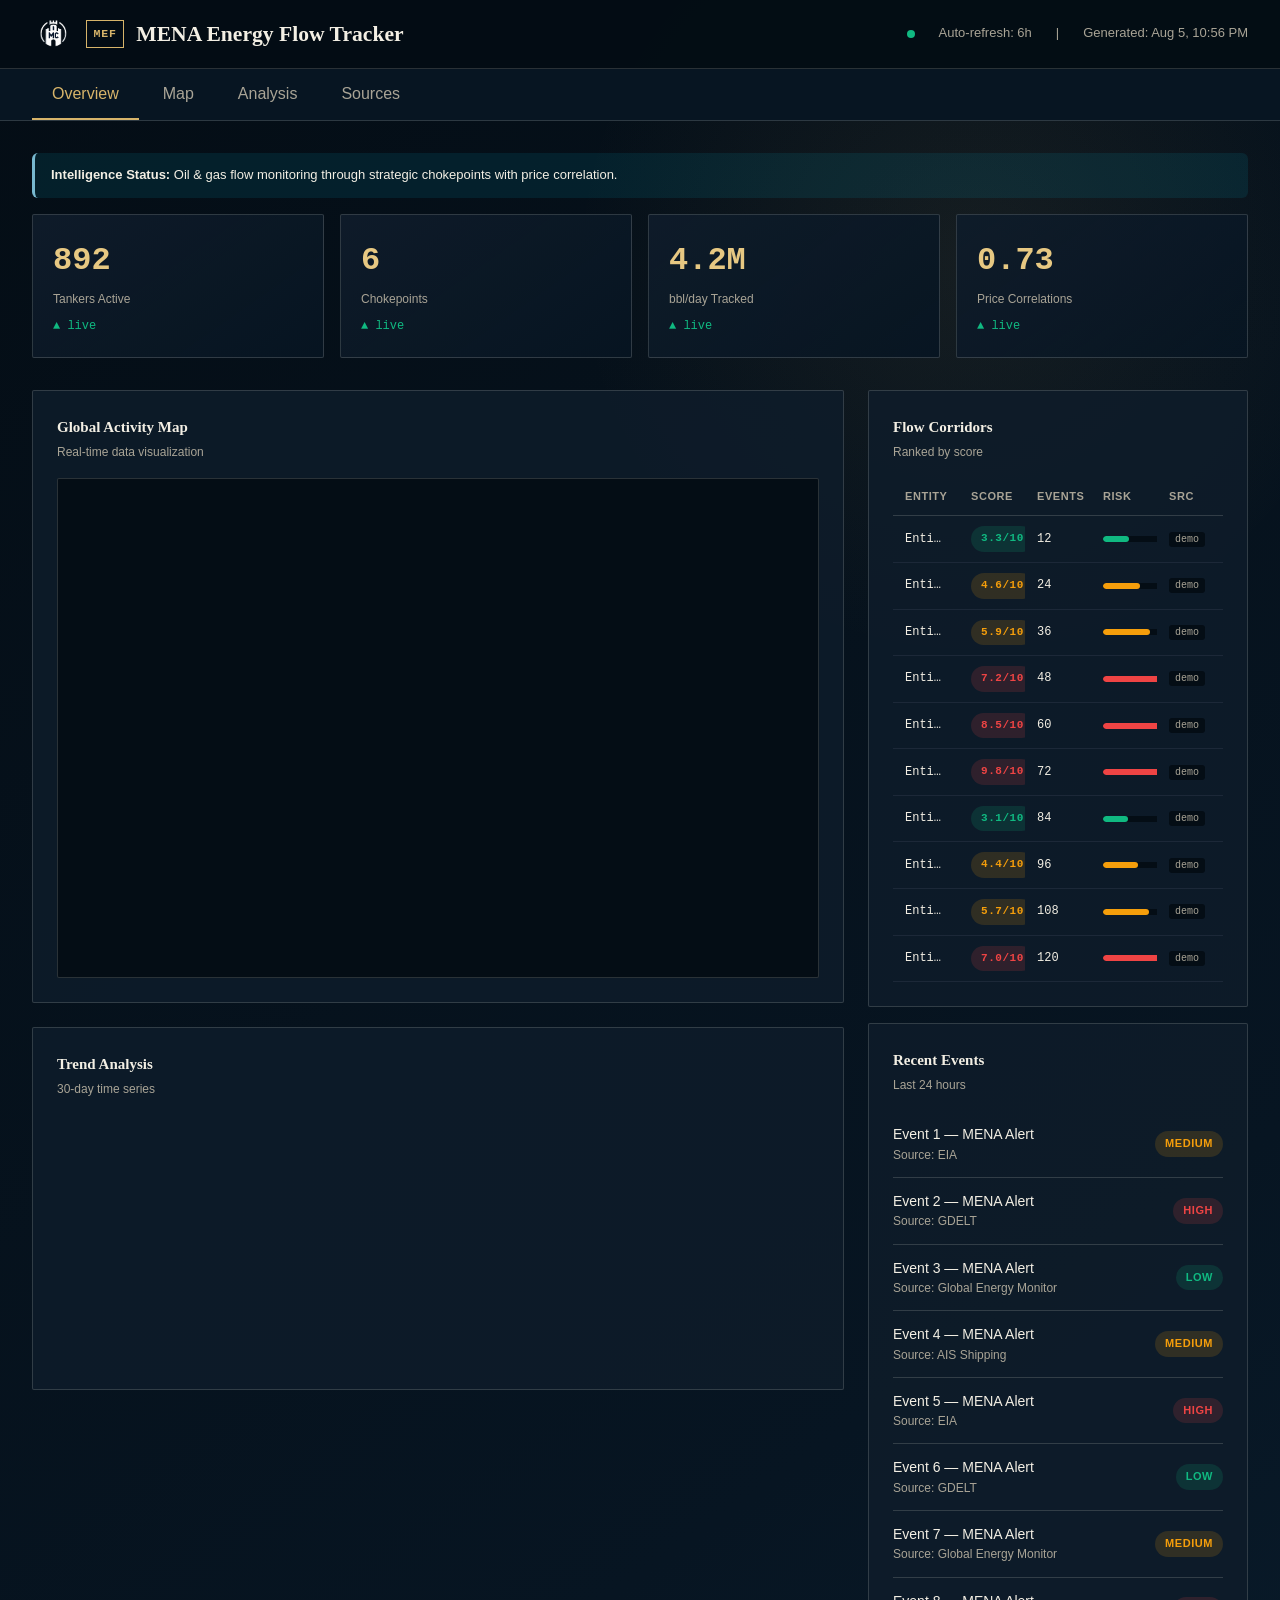
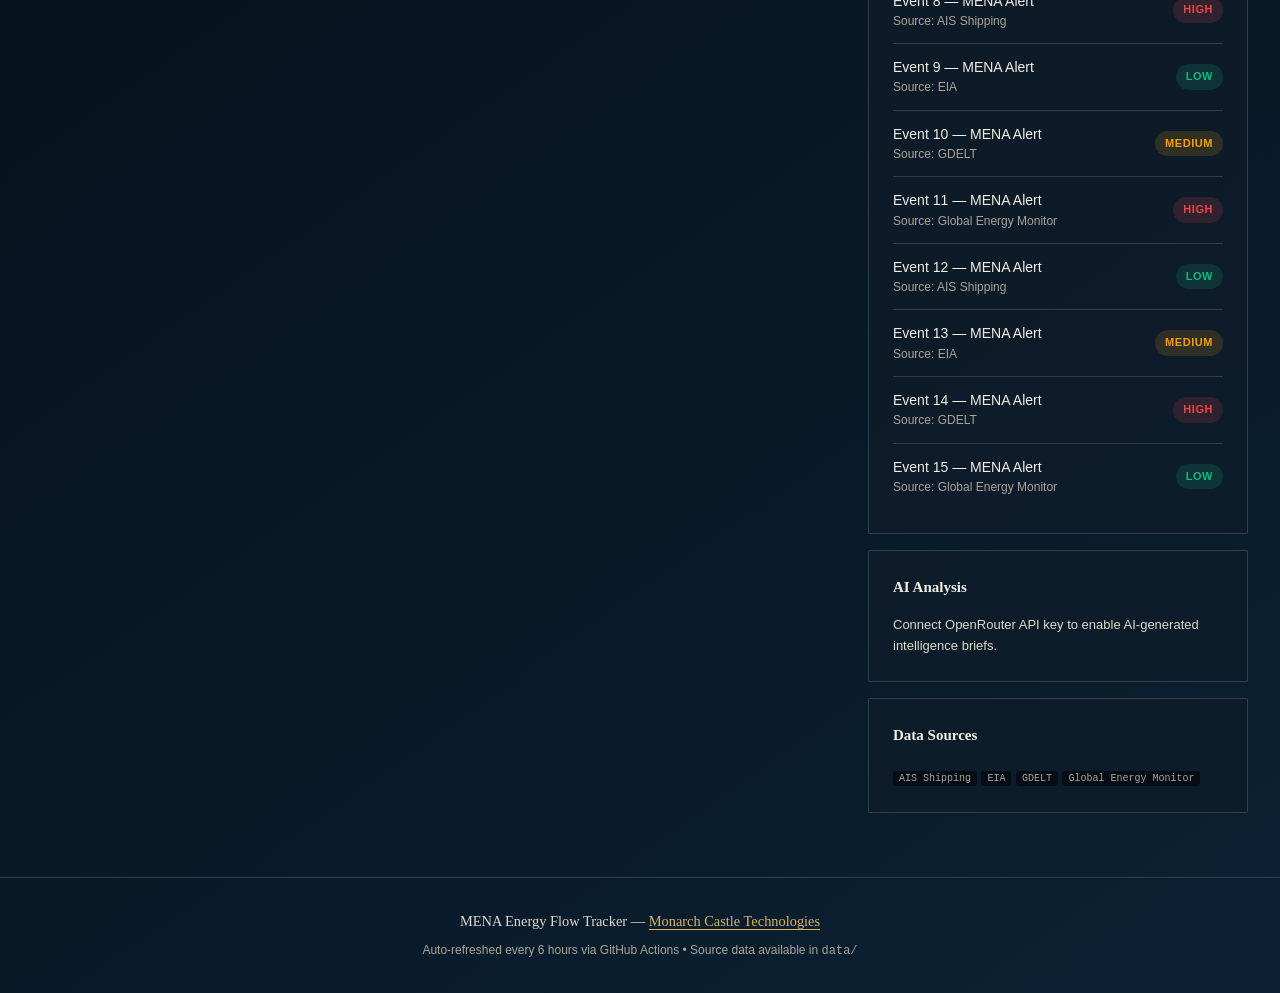
==== index.html @ 9eb63921 "chore: normalize portable repository files" ====
<!DOCTYPE html>
<html lang="en">
<head>
  <meta charset="UTF-8">
  <meta name="viewport" content="width=device-width, initial-scale=1.0">
  <title>MENA Energy Flow Tracker &mdash; MCT Intelligence</title>
  <meta name="description" content="Energy-flow and chokepoint signals across the Middle East and North Africa.">
  <meta name="theme-color" content="#071522">
  <link rel="canonical" href="https://monarchcastletech.github.io/mena-energy-flow/">
  <link rel="icon" href="assets/mct-mark.png" type="image/png">
  <meta property="og:title" content="MENA Energy Flow Tracker">
  <meta property="og:description" content="Energy-flow and chokepoint signals across the Middle East and North Africa.">
  <meta property="og:type" content="website">
  <meta property="og:url" content="https://monarchcastletech.github.io/mena-energy-flow/">
  <meta property="og:image" content="https://monarchcastletech.github.io/mena-energy-flow/assets/mct-mark.png">
  <link rel="stylesheet" href="assets/style.css">
  <script src="https://d3js.org/d3.v7.min.js" defer></script>
</head>
<body data-project="mena-energy-flow">
  <a class="skip-link" href="#overview">Skip to dashboard</a>
  <header class="header">
    <div class="header-brand">
      <img class="brand-mark" src="assets/mct-mark.png" alt="Monarch Castle Technologies">
      <div class="logo" aria-label="Project code MEF">MEF</div>
      <div>
        <h1>MENA Energy Flow Tracker</h1>
      </div>
    </div>
    <div class="header-meta">
      <div class="live-dot"></div>
      <span>Auto-refresh: 6h</span>
      <span>|</span>
      <span>Generated: <span id="generated-time">&mdash;</span></span>
    </div>
  </header>

  <nav class="nav-tabs" aria-label="Dashboard sections">
    <a class="nav-tab active" href="#overview">Overview</a>
    <a class="nav-tab" href="#map">Map</a>
    <a class="nav-tab" href="#llm-summary">Analysis</a>
    <a class="nav-tab" href="#sources">Sources</a>
  </nav>

  <main class="main" id="overview">
    <div class="alert alert-info">
      <strong>Intelligence Status:</strong> Oil & gas flow monitoring through strategic chokepoints with price correlation.
    </div>

    <div class="stat-grid">
      <div class="stat-card">
        <div class="stat-value">892</div>
        <div class="stat-label">Tankers Active</div>
        <div class="stat-delta up">&#9650; live</div>
      </div>
      <div class="stat-card">
        <div class="stat-value">6</div>
        <div class="stat-label">Chokepoints</div>
        <div class="stat-delta up">&#9650; live</div>
      </div>
      <div class="stat-card">
        <div class="stat-value">4.2M</div>
        <div class="stat-label">bbl/day Tracked</div>
        <div class="stat-delta up">&#9650; live</div>
      </div>
      <div class="stat-card">
        <div class="stat-value">0.73</div>
        <div class="stat-label">Price Correlations</div>
        <div class="stat-delta up">&#9650; live</div>
      </div>
    </div>

    <div class="grid grid-map">
      <div>
        <div class="card">
          <div class="card-header">
            <div>
              <div class="card-title">Global Activity Map</div>
              <div class="card-subtitle">Real-time data visualization</div>
            </div>
          </div>
          <div class="map-container" id="map"></div>
        </div>

        <div class="card" style="margin-top:1.5rem">
          <div class="card-header">
            <div>
              <div class="card-title">Trend Analysis</div>
              <div class="card-subtitle">30-day time series</div>
            </div>
          </div>
          <div class="chart-container" id="timeseries-chart"></div>
        </div>
      </div>

      <div class="sidebar">
        <div class="card">
          <div class="card-header">
            <div>
              <div class="card-title">Flow Corridors</div>
              <div class="card-subtitle">Ranked by score</div>
            </div>
          </div>
          <table class="data-table">
            <thead>
              <tr><th>Entity</th><th>Score</th><th>Events</th><th>Risk</th><th>Src</th></tr>
            </thead>
            <tbody>
          <tr>
            <td>Entity 1</td>
            <td><span class="badge badge-success">3.3/10</span></td>
            <td>12</td>
            <td style="width:120px"><div class="score-bar"><div class="score-bar-fill score-low" style="width:33%"></div></div></td>
            <td><span class="tag-source">demo</span></td>
          </tr>
          <tr>
            <td>Entity 2</td>
            <td><span class="badge badge-warning">4.6/10</span></td>
            <td>24</td>
            <td style="width:120px"><div class="score-bar"><div class="score-bar-fill score-medium" style="width:46%"></div></div></td>
            <td><span class="tag-source">demo</span></td>
          </tr>
          <tr>
            <td>Entity 3</td>
            <td><span class="badge badge-warning">5.9/10</span></td>
            <td>36</td>
            <td style="width:120px"><div class="score-bar"><div class="score-bar-fill score-medium" style="width:59%"></div></div></td>
            <td><span class="tag-source">demo</span></td>
          </tr>
          <tr>
            <td>Entity 4</td>
            <td><span class="badge badge-danger">7.2/10</span></td>
            <td>48</td>
            <td style="width:120px"><div class="score-bar"><div class="score-bar-fill score-high" style="width:72%"></div></div></td>
            <td><span class="tag-source">demo</span></td>
          </tr>
          <tr>
            <td>Entity 5</td>
            <td><span class="badge badge-danger">8.5/10</span></td>
            <td>60</td>
            <td style="width:120px"><div class="score-bar"><div class="score-bar-fill score-high" style="width:85%"></div></div></td>
            <td><span class="tag-source">demo</span></td>
          </tr>
          <tr>
            <td>Entity 6</td>
            <td><span class="badge badge-danger">9.8/10</span></td>
            <td>72</td>
            <td style="width:120px"><div class="score-bar"><div class="score-bar-fill score-high" style="width:98%"></div></div></td>
            <td><span class="tag-source">demo</span></td>
          </tr>
          <tr>
            <td>Entity 7</td>
            <td><span class="badge badge-success">3.1/10</span></td>
            <td>84</td>
            <td style="width:120px"><div class="score-bar"><div class="score-bar-fill score-low" style="width:31%"></div></div></td>
            <td><span class="tag-source">demo</span></td>
          </tr>
          <tr>
            <td>Entity 8</td>
            <td><span class="badge badge-warning">4.4/10</span></td>
            <td>96</td>
            <td style="width:120px"><div class="score-bar"><div class="score-bar-fill score-medium" style="width:44%"></div></div></td>
            <td><span class="tag-source">demo</span></td>
          </tr>
          <tr>
            <td>Entity 9</td>
            <td><span class="badge badge-warning">5.7/10</span></td>
            <td>108</td>
            <td style="width:120px"><div class="score-bar"><div class="score-bar-fill score-medium" style="width:57%"></div></div></td>
            <td><span class="tag-source">demo</span></td>
          </tr>
          <tr>
            <td>Entity 10</td>
            <td><span class="badge badge-danger">7.0/10</span></td>
            <td>120</td>
            <td style="width:120px"><div class="score-bar"><div class="score-bar-fill score-high" style="width:70%"></div></div></td>
            <td><span class="tag-source">demo</span></td>
          </tr>
            </tbody>
          </table>
        </div>

        <div class="card">
          <div class="card-header">
            <div>
              <div class="card-title">Recent Events</div>
              <div class="card-subtitle">Last 24 hours</div>
            </div>
          </div>
          <div class="list-item">
            <div>
              <div class="list-item-title">Event 1 &mdash; MENA Alert</div>
              <div class="list-item-meta">Source: EIA</div>
            </div>
            <span class="badge badge-warning">medium</span>
          </div>
          <div class="list-item">
            <div>
              <div class="list-item-title">Event 2 &mdash; MENA Alert</div>
              <div class="list-item-meta">Source: GDELT</div>
            </div>
            <span class="badge badge-danger">high</span>
          </div>
          <div class="list-item">
            <div>
              <div class="list-item-title">Event 3 &mdash; MENA Alert</div>
              <div class="list-item-meta">Source: Global Energy Monitor</div>
            </div>
            <span class="badge badge-success">low</span>
          </div>
          <div class="list-item">
            <div>
              <div class="list-item-title">Event 4 &mdash; MENA Alert</div>
              <div class="list-item-meta">Source: AIS Shipping</div>
            </div>
            <span class="badge badge-warning">medium</span>
          </div>
          <div class="list-item">
            <div>
              <div class="list-item-title">Event 5 &mdash; MENA Alert</div>
              <div class="list-item-meta">Source: EIA</div>
            </div>
            <span class="badge badge-danger">high</span>
          </div>
          <div class="list-item">
            <div>
              <div class="list-item-title">Event 6 &mdash; MENA Alert</div>
              <div class="list-item-meta">Source: GDELT</div>
            </div>
            <span class="badge badge-success">low</span>
          </div>
          <div class="list-item">
            <div>
              <div class="list-item-title">Event 7 &mdash; MENA Alert</div>
              <div class="list-item-meta">Source: Global Energy Monitor</div>
            </div>
            <span class="badge badge-warning">medium</span>
          </div>
          <div class="list-item">
            <div>
              <div class="list-item-title">Event 8 &mdash; MENA Alert</div>
              <div class="list-item-meta">Source: AIS Shipping</div>
            </div>
            <span class="badge badge-danger">high</span>
          </div>
          <div class="list-item">
            <div>
              <div class="list-item-title">Event 9 &mdash; MENA Alert</div>
              <div class="list-item-meta">Source: EIA</div>
            </div>
            <span class="badge badge-success">low</span>
          </div>
          <div class="list-item">
            <div>
              <div class="list-item-title">Event 10 &mdash; MENA Alert</div>
              <div class="list-item-meta">Source: GDELT</div>
            </div>
            <span class="badge badge-warning">medium</span>
          </div>
          <div class="list-item">
            <div>
              <div class="list-item-title">Event 11 &mdash; MENA Alert</div>
              <div class="list-item-meta">Source: Global Energy Monitor</div>
            </div>
            <span class="badge badge-danger">high</span>
          </div>
          <div class="list-item">
            <div>
              <div class="list-item-title">Event 12 &mdash; MENA Alert</div>
              <div class="list-item-meta">Source: AIS Shipping</div>
            </div>
            <span class="badge badge-success">low</span>
          </div>
          <div class="list-item">
            <div>
              <div class="list-item-title">Event 13 &mdash; MENA Alert</div>
              <div class="list-item-meta">Source: EIA</div>
            </div>
            <span class="badge badge-warning">medium</span>
          </div>
          <div class="list-item">
            <div>
              <div class="list-item-title">Event 14 &mdash; MENA Alert</div>
              <div class="list-item-meta">Source: GDELT</div>
            </div>
            <span class="badge badge-danger">high</span>
          </div>
          <div class="list-item">
            <div>
              <div class="list-item-title">Event 15 &mdash; MENA Alert</div>
              <div class="list-item-meta">Source: Global Energy Monitor</div>
            </div>
            <span class="badge badge-success">low</span>
          </div>
        </div>

        <div class="card">
          <div class="card-header">
            <div class="card-title">AI Analysis</div>
          </div>
          <div id="llm-summary" style="font-size:0.8125rem;color:var(--text-secondary)">
            <p>Connect OpenRouter API key to enable AI-generated intelligence briefs.</p>
          </div>
        </div>

        <div class="card">
          <div class="card-header">
            <div class="card-title" id="sources">Data Sources</div>
          </div>
              <span class="tag-source">AIS Shipping</span>
              <span class="tag-source">EIA</span>
              <span class="tag-source">GDELT</span>
              <span class="tag-source">Global Energy Monitor</span>        </div>
      </div>
    </div>
  </main>

  <footer class="footer">
    <p>MENA Energy Flow Tracker &mdash; <a href="https://monarchcastle.tech/">Monarch Castle Technologies</a></p>
    <p style="margin-top:0.5rem">Auto-refreshed every 6 hours via GitHub Actions &bull; Source data available in <code>data/</code></p>
  </footer>

  <script src="assets/app.js"></script>
</body>
</html>
---- assets/style.css ----
:root {
  --bg-primary: #040d15;
  --bg-secondary: #071522;
  --bg-card: #0f1c2a;
  --bg-hover: #15283a;
  --border: rgba(243, 239, 228, 0.16);
  --text-primary: #f3efe4;
  --text-secondary: #ded8ca;
  --text-muted: #a9a496;
  --accent: #d7b46a;
  --accent-hover: #e7c882;
  --danger: #ef4444;
  --warning: #f59e0b;
  --success: #10b981;
  --info: #77b8cf;
  --font-mono: 'JetBrains Mono', 'Fira Code', monospace;
  --font-sans: Inter, 'Helvetica Neue', Arial, ui-sans-serif, system-ui, sans-serif;
  --font-serif: 'Iowan Old Style', 'Palatino Linotype', 'Book Antiqua', Palatino, Georgia, serif;
  --radius: 2px;
  --shadow: 0 2rem 5rem rgba(0, 0, 0, 0.3);
}

*, *::before, *::after { box-sizing: border-box; margin: 0; padding: 0; }

body {
  font-family: var(--font-sans);
  background:
    radial-gradient(circle at 76% 10%, rgba(215, 180, 106, 0.08), transparent 25rem),
    linear-gradient(145deg, var(--bg-primary), #071522 58%, #0b2133);
  color: var(--text-primary);
  line-height: 1.6;
  min-height: 100vh;
}

a { color: var(--accent); text-decoration: none; }
a:hover { color: var(--accent-hover); }
a:focus-visible, button:focus-visible { outline: 3px solid var(--accent-hover); outline-offset: 3px; }

.header {
  background: rgba(4, 13, 21, 0.94);
  border-bottom: 1px solid var(--border);
  padding: 0.8rem 2rem;
  display: flex;
  align-items: center;
  justify-content: space-between;
  position: sticky;
  top: 0;
  z-index: 100;
}

.header-brand {
  display: flex;
  align-items: center;
  gap: 0.75rem;
}

.header-brand h1 {
  font-family: var(--font-serif);
  font-size: 1.35rem;
  font-weight: 600;
  color: var(--text-primary);
}

.brand-mark {
  width: 42px;
  height: 42px;
  object-fit: contain;
  flex: 0 0 auto;
}

.header-brand .logo {
  min-width: 36px;
  height: 28px;
  border: 1px solid var(--accent);
  border-radius: 0;
  display: flex;
  align-items: center;
  justify-content: center;
  font-weight: 800;
  padding: 0 0.4rem;
  font-size: 0.72rem;
  font-family: var(--font-mono);
  letter-spacing: 0.08em;
  color: var(--accent);
}

.header-meta {
  display: flex;
  align-items: center;
  gap: 1.5rem;
  font-size: 0.8125rem;
  color: var(--text-muted);
}

.header-meta .live-dot {
  width: 8px;
  height: 8px;
  background: var(--success);
  border-radius: 50%;
  animation: pulse 2s infinite;
}

@keyframes pulse {
  0%, 100% { opacity: 1; }
  50% { opacity: 0.4; }
}

.nav-tabs {
  display: flex;
  gap: 0.25rem;
  background: var(--bg-secondary);
  border-bottom: 1px solid var(--border);
  padding: 0 2rem;
}

.nav-tab {
  padding: 0.75rem 1.25rem;
  font-size: 0.875rem;
  color: var(--text-muted);
  border-bottom: 2px solid transparent;
  cursor: pointer;
  border-top: 0;
  border-left: 0;
  border-right: 0;
  background: transparent;
  font: inherit;
  transition: all 0.2s;
}

.nav-tab:hover { color: var(--text-primary); }
.nav-tab.active { color: var(--accent); border-bottom-color: var(--accent); }

.main { padding: 2rem; max-width: 1600px; margin: 0 auto; overflow-x: hidden; }

.grid { display: grid; gap: 1.5rem; }
.grid-2 { grid-template-columns: repeat(2, 1fr); }
.grid-3 { grid-template-columns: repeat(3, 1fr); }
.grid-4 { grid-template-columns: repeat(4, 1fr); }
.grid-map { grid-template-columns: 1fr 380px; align-items: start; min-width: 0; }
.grid-map > div:first-child { min-width: 0; overflow: hidden; }

@media (max-width: 1024px) {
  .grid-2, .grid-3, .grid-4 { grid-template-columns: 1fr; }
  .grid-map { grid-template-columns: 1fr; }
}

.card {
  background: rgba(15, 28, 42, 0.86);
  border: 1px solid var(--border);
  border-radius: var(--radius);
  padding: 1.5rem;
  overflow-x: auto;
}

.card-header {
  display: flex;
  align-items: center;
  justify-content: space-between;
  margin-bottom: 1rem;
}

.card-title {
  font-family: var(--font-serif);
  font-size: 0.9375rem;
  font-weight: 600;
  color: var(--text-primary);
}

.card-subtitle {
  font-size: 0.75rem;
  color: var(--text-muted);
  margin-top: 0.25rem;
}

.stat-grid {
  display: grid;
  grid-template-columns: repeat(4, 1fr);
  gap: 1rem;
  margin-bottom: 2rem;
}

@media (max-width: 768px) { .stat-grid { grid-template-columns: repeat(2, 1fr); } }

.stat-card {
  background: linear-gradient(145deg, rgba(15, 28, 42, 0.96), rgba(7, 21, 34, 0.9));
  border: 1px solid var(--border);
  border-radius: var(--radius);
  padding: 1.25rem;
}

.stat-value {
  font-size: 2rem;
  font-weight: 700;
  color: var(--accent-hover);
  font-family: var(--font-mono);
}

.stat-label {
  font-size: 0.75rem;
  color: var(--text-muted);
  margin-top: 0.25rem;
}

.stat-delta {
  font-size: 0.75rem;
  margin-top: 0.5rem;
  font-family: var(--font-mono);
}

.stat-delta.up { color: var(--success); }
.stat-delta.down { color: var(--danger); }
.stat-delta.neutral { color: var(--text-muted); }

.badge {
  display: inline-flex;
  align-items: center;
  gap: 0.375rem;
  padding: 0.25rem 0.625rem;
  font-size: 0.6875rem;
  font-weight: 600;
  border-radius: 999px;
  text-transform: uppercase;
  letter-spacing: 0.05em;
}

.badge-danger { background: rgba(239,68,68,0.15); color: var(--danger); }
.badge-warning { background: rgba(245,158,11,0.15); color: var(--warning); }
.badge-success { background: rgba(16,185,129,0.15); color: var(--success); }
.badge-info { background: rgba(6,182,212,0.15); color: var(--info); }

.map-container {
  background: var(--bg-primary);
  border: 1px solid var(--border);
  border-radius: var(--radius);
  height: 500px;
  position: relative;
  overflow: hidden;
  width: 100%;
}

.map-container svg { width: 100%; height: 100%; }

.sidebar {
  display: flex;
  flex-direction: column;
  gap: 1rem;
  min-width: 0;
}

.list-item {
  display: flex;
  align-items: center;
  justify-content: space-between;
  padding: 0.75rem 0;
  border-bottom: 1px solid var(--border);
}

.list-item:last-child { border-bottom: none; }

.list-item-title { font-size: 0.875rem; font-weight: 500; overflow: hidden; text-overflow: ellipsis; white-space: nowrap; max-width: 220px; }
.list-item-meta { font-size: 0.75rem; color: var(--text-muted); }

.data-table {
  width: 100%;
  border-collapse: collapse;
  font-size: 0.8125rem;
  table-layout: fixed;
}

.data-table th {
  text-align: left;
  padding: 0.625rem 0.75rem;
  color: var(--text-muted);
  font-weight: 600;
  font-size: 0.6875rem;
  text-transform: uppercase;
  letter-spacing: 0.05em;
  border-bottom: 1px solid var(--border);
}

.data-table td {
  padding: 0.625rem 0.75rem;
  border-bottom: 1px solid rgba(45,55,72,0.5);
  font-family: var(--font-mono);
  font-size: 0.75rem;
  max-width: 180px;
  overflow: hidden;
  text-overflow: ellipsis;
  white-space: nowrap;
}

.data-table tr:hover td { background: var(--bg-hover); }

.score-bar {
  height: 6px;
  background: var(--bg-primary);
  border-radius: 3px;
  overflow: hidden;
  flex: 1;
  min-width: 80px;
}

.score-bar-fill {
  height: 100%;
  border-radius: 3px;
  transition: width 0.5s ease;
}

.score-high { background: var(--danger); }
.score-medium { background: var(--warning); }
.score-low { background: var(--success); }

.chart-container {
  height: 250px;
  position: relative;
}

.chart-container svg { width: 100%; height: 100%; }
.chart-empty { display: grid; height: 100%; place-items: center; color: var(--text-muted); font-family: var(--font-mono); font-size: 0.75rem; }

.footer {
  text-align: center;
  padding: 2rem;
  color: var(--text-muted);
  font-size: 0.75rem;
  border-top: 1px solid var(--border);
  margin-top: 2rem;
}

.footer p:first-child { color: var(--text-secondary); font-family: var(--font-serif); font-size: 0.9rem; }
.footer a { text-decoration: underline; text-underline-offset: 0.2em; }

.tag-source {
  font-size: 0.625rem;
  color: var(--text-muted);
  font-family: var(--font-mono);
  background: var(--bg-primary);
  padding: 0.125rem 0.375rem;
  border-radius: 3px;
}

.btn {
  display: inline-flex;
  align-items: center;
  gap: 0.5rem;
  padding: 0.5rem 1rem;
  font-size: 0.8125rem;
  font-weight: 500;
  border-radius: 6px;
  border: 1px solid var(--border);
  background: var(--bg-card);
  color: var(--text-primary);
  cursor: pointer;
  transition: all 0.2s;
}

.btn:hover { background: var(--bg-hover); border-color: var(--accent); }
.btn-primary { background: var(--accent); border-color: var(--accent); color: white; }
.btn-primary:hover { background: var(--accent-hover); }

.alert {
  padding: 0.75rem 1rem;
  border-radius: 6px;
  font-size: 0.8125rem;
  margin-bottom: 1rem;
  border-left: 3px solid;
}

.alert-info { background: rgba(6,182,212,0.1); border-color: var(--info); }
.alert-warning { background: rgba(245,158,11,0.1); border-color: var(--warning); }
.alert-danger { background: rgba(239,68,68,0.1); border-color: var(--danger); }

.axis text { fill: var(--text-muted); font-size: 10px; }
.axis path, .axis line { stroke: var(--border); }

.tooltip {
  position: absolute;
  background: var(--bg-secondary);
  border: 1px solid var(--border);
  border-radius: 6px;
  padding: 0.75rem;
  font-size: 0.75rem;
  pointer-events: none;
  z-index: 1000;
  box-shadow: var(--shadow);
  max-width: 250px;
}

.skip-link { position: fixed; left: 1rem; top: -5rem; z-index: 1001; padding: 0.75rem 1rem; color: var(--bg-primary); background: var(--accent-hover); }
.skip-link:focus { top: 1rem; }

@media (max-width: 720px) {
  .header { position: static; padding: 0.8rem 1rem; align-items: flex-start; }
  .header-meta { gap: 0.6rem; flex-wrap: wrap; justify-content: flex-end; }
  .header-meta span:nth-of-type(2) { display: none; }
  .nav-tabs { padding: 0 0.5rem; overflow-x: auto; }
  .nav-tab { padding: 0.7rem 0.9rem; white-space: nowrap; }
  .main { padding: 1rem; }
  .card { padding: 1rem; }
}

@media (prefers-reduced-motion: reduce) {
  *, *::before, *::after { scroll-behavior: auto !important; animation-duration: 0.01ms !important; animation-iteration-count: 1 !important; transition-duration: 0.01ms !important; }
}
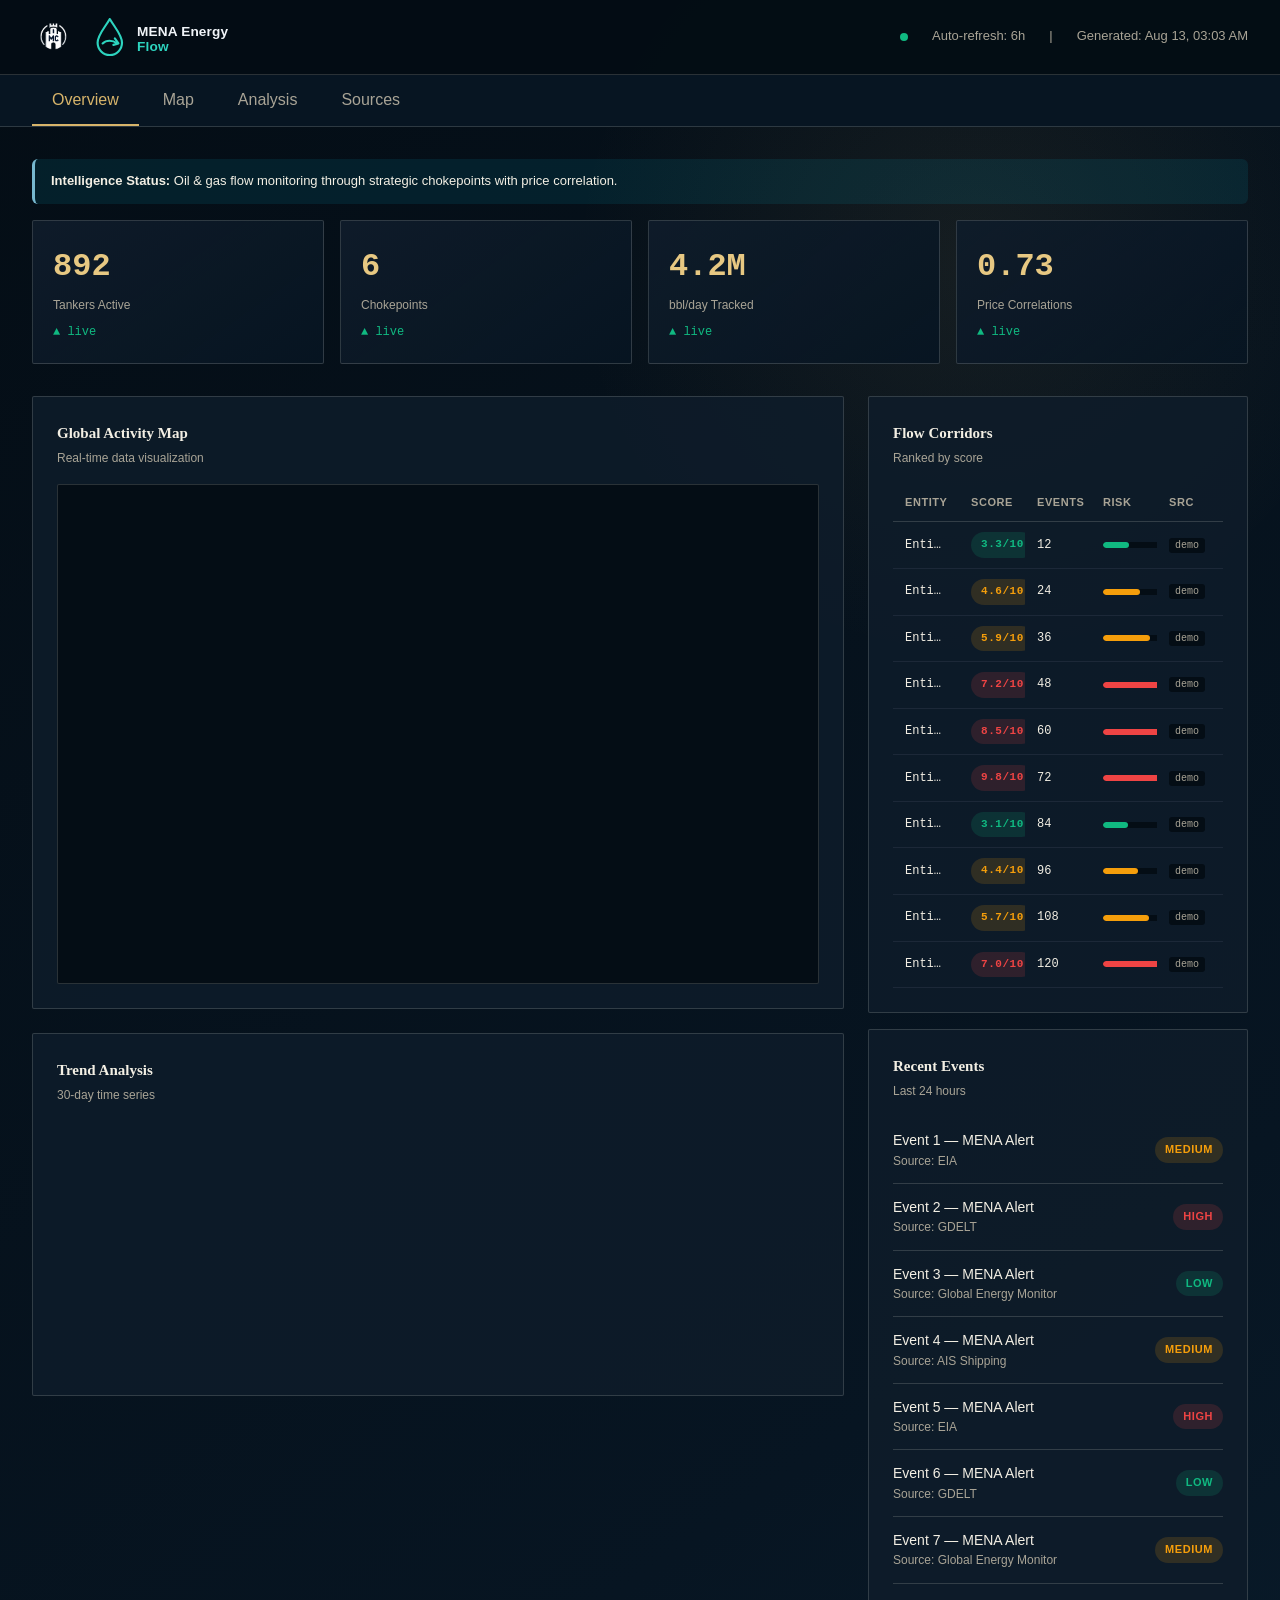
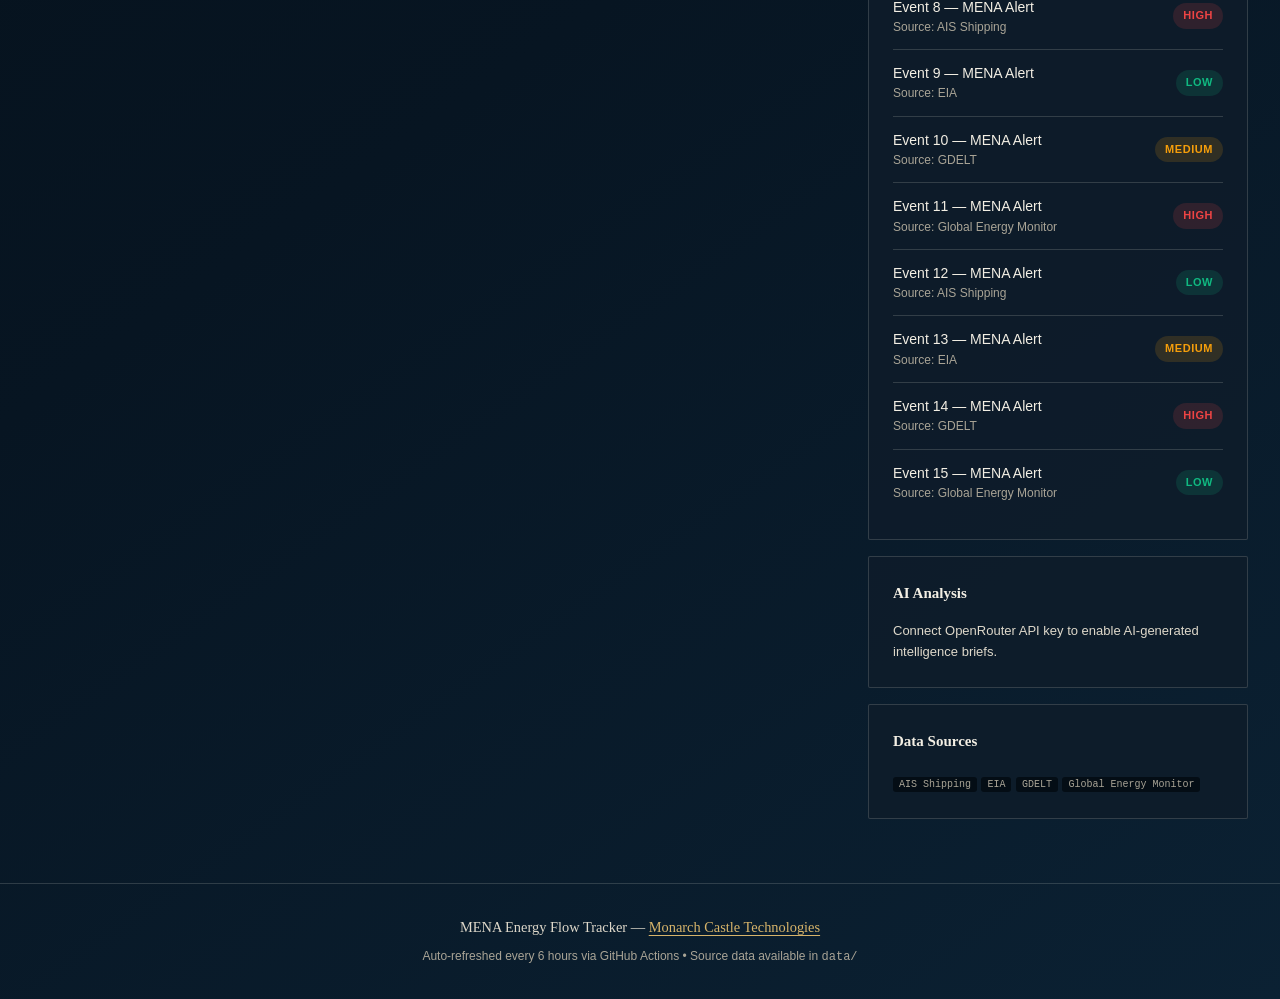
==== commit 20af8936: "feat: add product identity and deployment guard" ====
--- a/index.html
+++ b/index.html
@@ -7,7 +7,7 @@
   <meta name="description" content="Energy-flow and chokepoint signals across the Middle East and North Africa.">
   <meta name="theme-color" content="#071522">
   <link rel="canonical" href="https://monarchcastletech.github.io/mena-energy-flow/">
-  <link rel="icon" href="assets/mct-mark.png" type="image/png">
+  <link rel="icon" href="assets/product-logo.svg" type="image/svg+xml">
   <meta property="og:title" content="MENA Energy Flow Tracker">
   <meta property="og:description" content="Energy-flow and chokepoint signals across the Middle East and North Africa.">
   <meta property="og:type" content="website">
@@ -21,9 +21,9 @@
   <header class="header">
     <div class="header-brand">
       <img class="brand-mark" src="assets/mct-mark.png" alt="Monarch Castle Technologies">
-      <div class="logo" aria-label="Project code MEF">MEF</div>
+      <img class="product-logo" src="assets/product-logo.svg" alt="MENA Energy Flow Tracker">
       <div>
-        <h1>MENA Energy Flow Tracker</h1>
+        <h1 class="visually-hidden">MENA Energy Flow Tracker</h1>
       </div>
     </div>
     <div class="header-meta">
--- a/assets/style.css
+++ b/assets/style.css
@@ -68,21 +68,8 @@
   flex: 0 0 auto;
 }
 
-.header-brand .logo {
-  min-width: 36px;
-  height: 28px;
-  border: 1px solid var(--accent);
-  border-radius: 0;
-  display: flex;
-  align-items: center;
-  justify-content: center;
-  font-weight: 800;
-  padding: 0 0.4rem;
-  font-size: 0.72rem;
-  font-family: var(--font-mono);
-  letter-spacing: 0.08em;
-  color: var(--accent);
-}
+.product-logo { width: clamp(180px, 23vw, 260px); height: 48px; object-fit: contain; object-position: left center; }
+.visually-hidden { position: absolute; width: 1px; height: 1px; padding: 0; margin: -1px; overflow: hidden; clip: rect(0 0 0 0); white-space: nowrap; border: 0; }
 
 .header-meta {
   display: flex;
@@ -391,6 +378,7 @@
 
 @media (max-width: 720px) {
   .header { position: static; padding: 0.8rem 1rem; align-items: flex-start; }
+  .product-logo { width: clamp(150px, 48vw, 220px); height: 42px; }
   .header-meta { gap: 0.6rem; flex-wrap: wrap; justify-content: flex-end; }
   .header-meta span:nth-of-type(2) { display: none; }
   .nav-tabs { padding: 0 0.5rem; overflow-x: auto; }
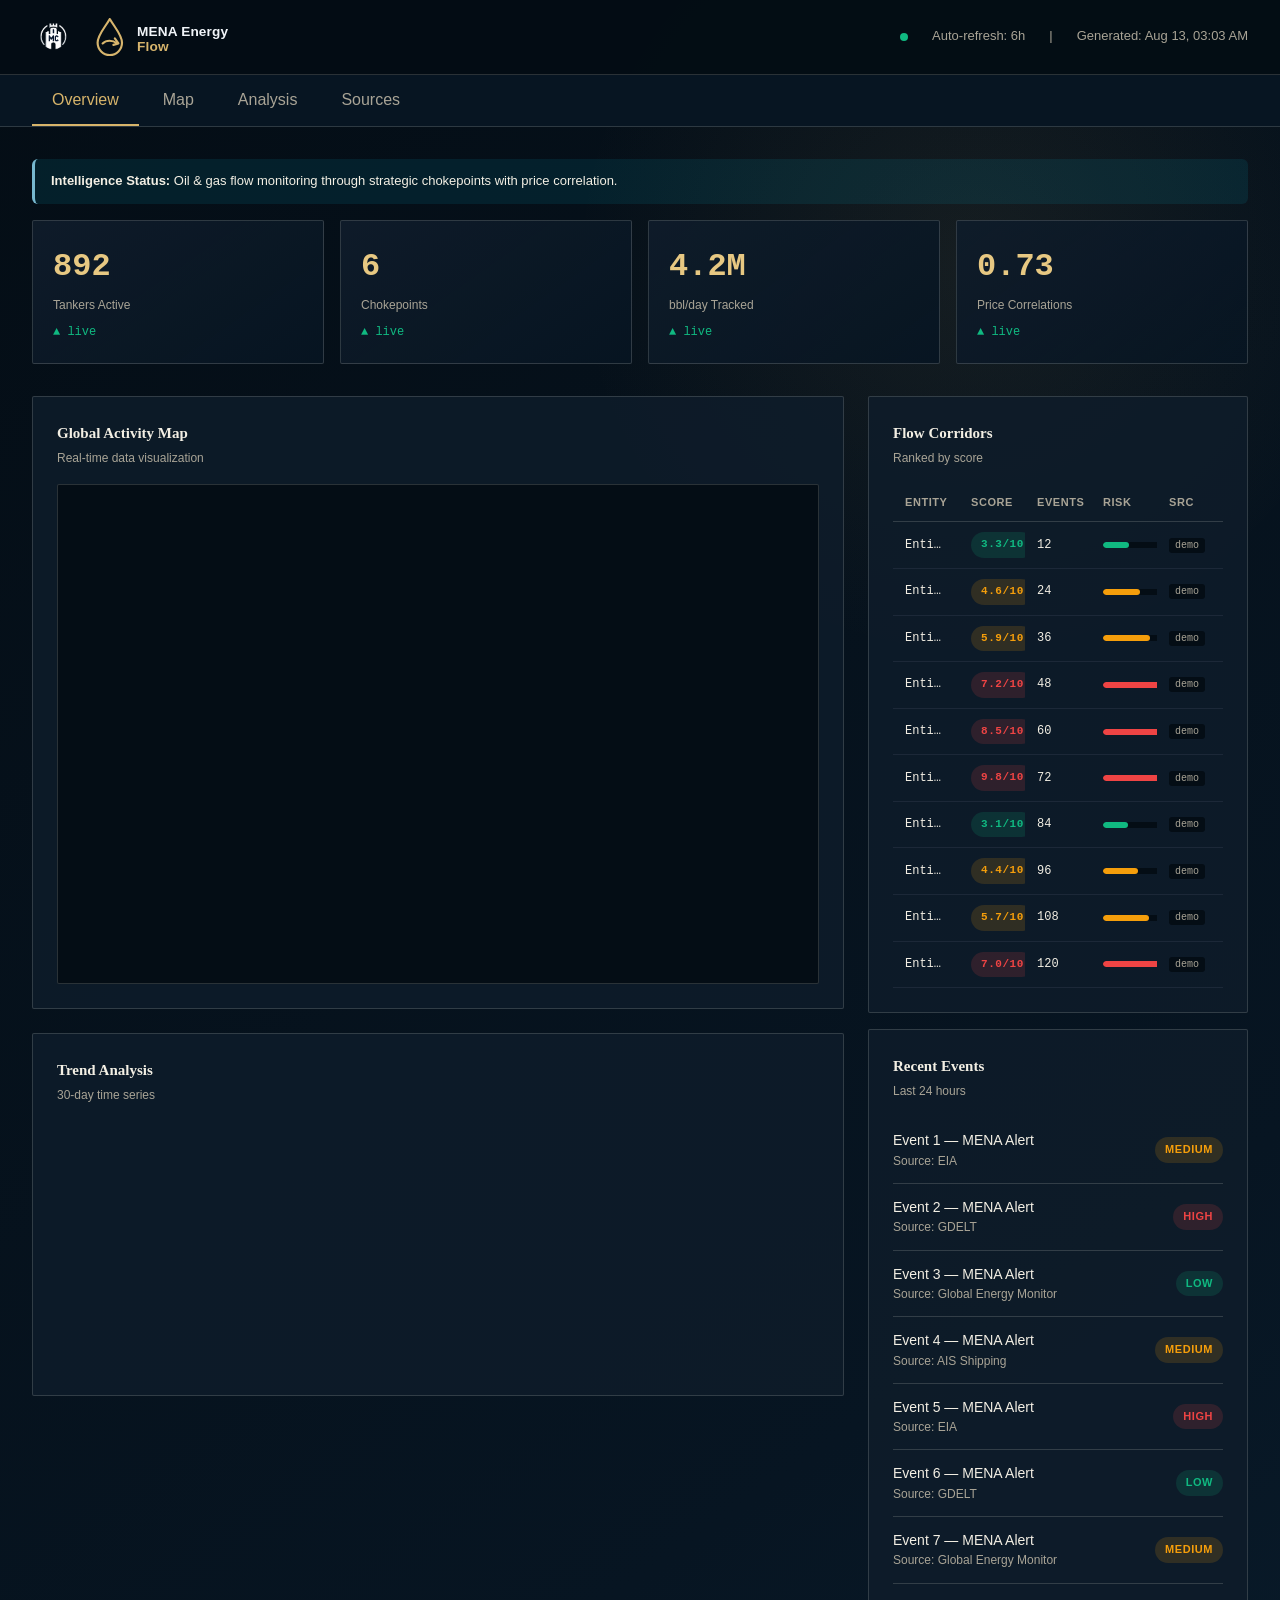
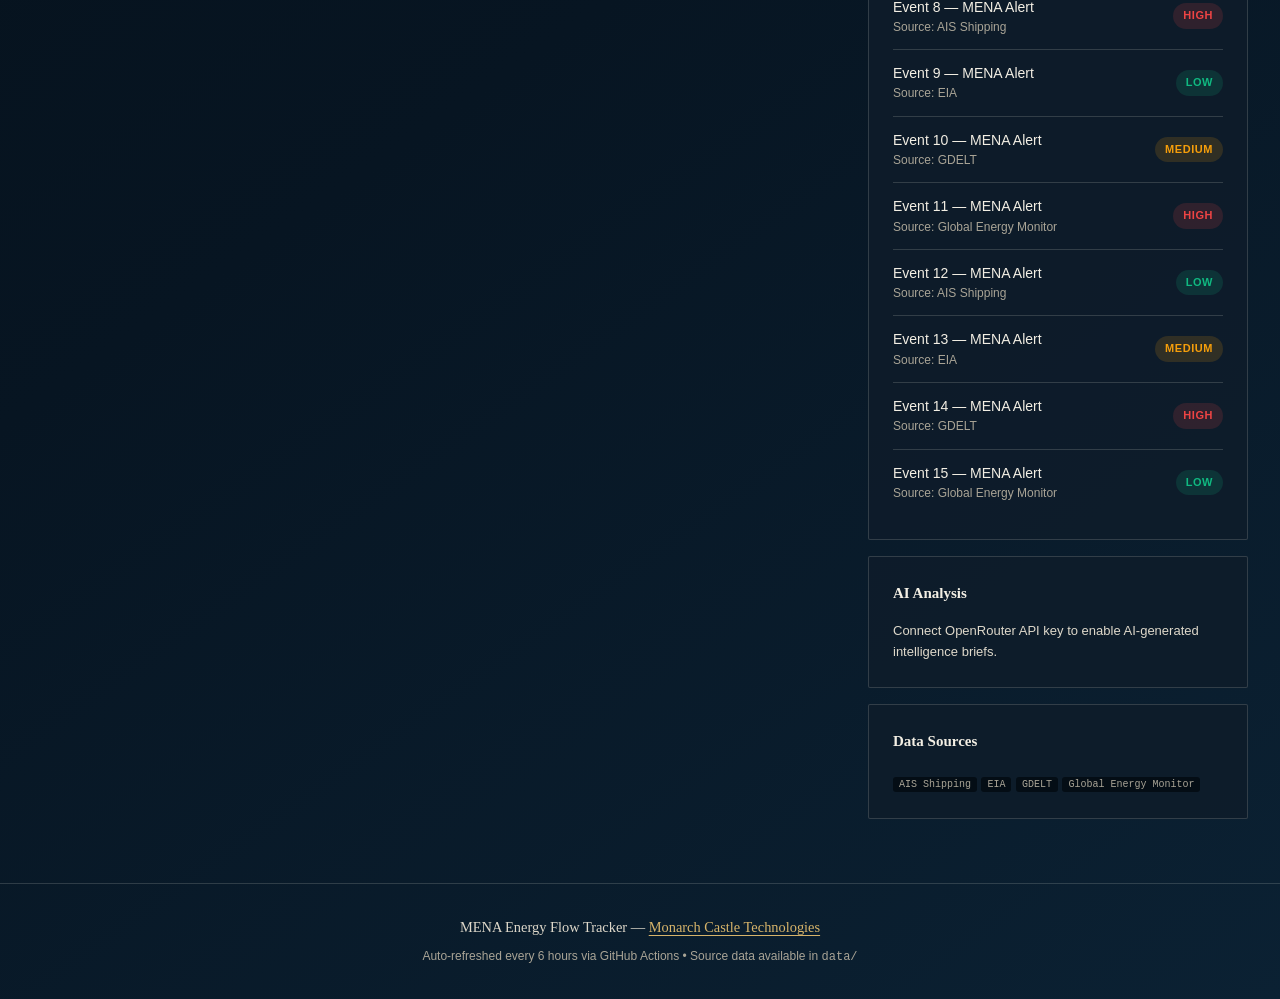
==== commit 4009249c: "fix: refresh cached transparent logo" ====
--- a/index.html
+++ b/index.html
@@ -7,7 +7,7 @@
   <meta name="description" content="Energy-flow and chokepoint signals across the Middle East and North Africa.">
   <meta name="theme-color" content="#071522">
   <link rel="canonical" href="https://monarchcastletech.github.io/mena-energy-flow/">
-  <link rel="icon" href="assets/product-logo.svg" type="image/svg+xml">
+  <link rel="icon" href="assets/product-logo.svg?v=2" type="image/svg+xml">
   <meta property="og:title" content="MENA Energy Flow Tracker">
   <meta property="og:description" content="Energy-flow and chokepoint signals across the Middle East and North Africa.">
   <meta property="og:type" content="website">
@@ -21,7 +21,7 @@
   <header class="header">
     <div class="header-brand">
       <img class="brand-mark" src="assets/mct-mark.png" alt="Monarch Castle Technologies">
-      <img class="product-logo" src="assets/product-logo.svg" alt="MENA Energy Flow Tracker">
+      <img class="product-logo" src="assets/product-logo.svg?v=2" alt="MENA Energy Flow Tracker">
       <div>
         <h1 class="visually-hidden">MENA Energy Flow Tracker</h1>
       </div>
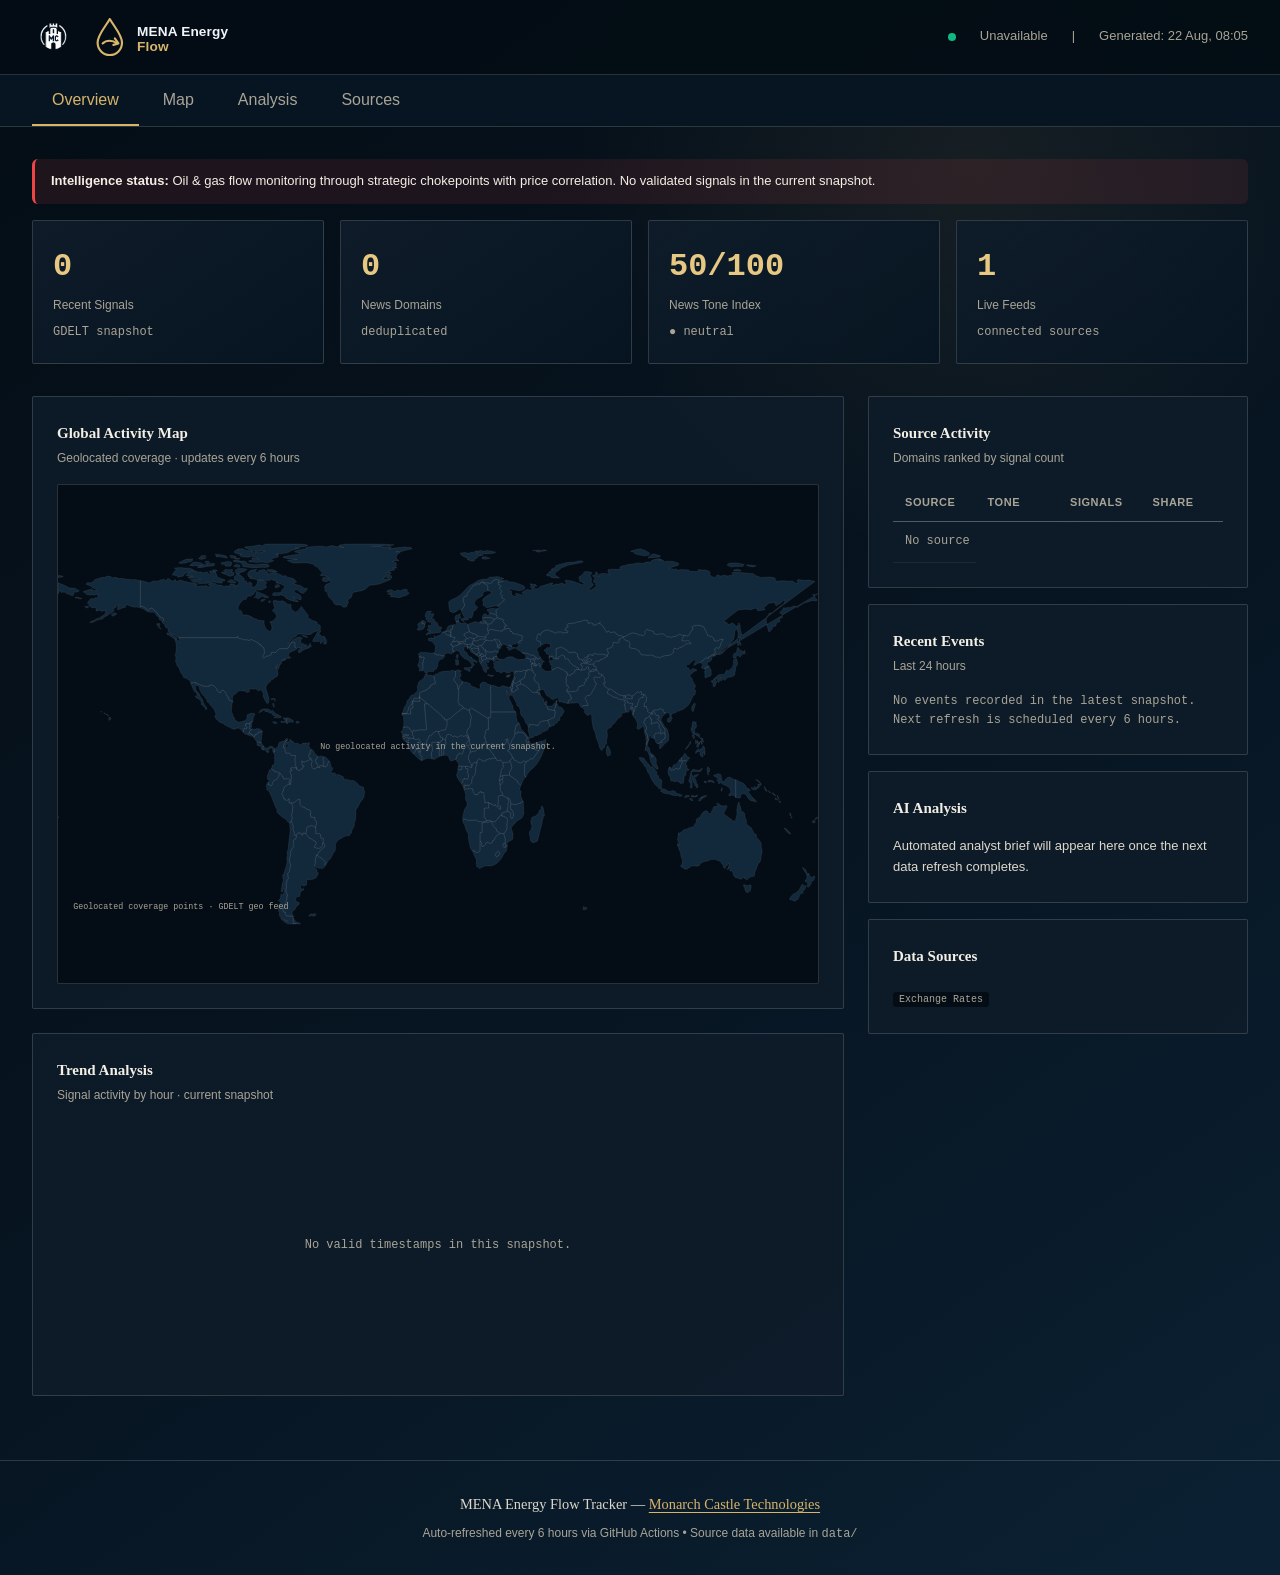
==== commit 2e015e60: "fix: data-driven dashboard, self-hosted world map, resilient pipeline" ====
--- a/index.html
+++ b/index.html
@@ -14,7 +14,6 @@
   <meta property="og:url" content="https://monarchcastletech.github.io/mena-energy-flow/">
   <meta property="og:image" content="https://monarchcastletech.github.io/mena-energy-flow/assets/mct-mark.png">
   <link rel="stylesheet" href="assets/style.css">
-  <script src="https://d3js.org/d3.v7.min.js" defer></script>
 </head>
 <body data-project="mena-energy-flow">
   <a class="skip-link" href="#overview">Skip to dashboard</a>
@@ -28,7 +27,7 @@
     </div>
     <div class="header-meta">
       <div class="live-dot"></div>
-      <span>Auto-refresh: 6h</span>
+      <span id="data-mode">Auto-refresh: 6h</span>
       <span>|</span>
       <span>Generated: <span id="generated-time">&mdash;</span></span>
     </div>
@@ -42,32 +41,11 @@
   </nav>
 
   <main class="main" id="overview">
-    <div class="alert alert-info">
+    <div class="alert alert-info" id="status-message">
       <strong>Intelligence Status:</strong> Oil & gas flow monitoring through strategic chokepoints with price correlation.
     </div>
 
-    <div class="stat-grid">
-      <div class="stat-card">
-        <div class="stat-value">892</div>
-        <div class="stat-label">Tankers Active</div>
-        <div class="stat-delta up">&#9650; live</div>
-      </div>
-      <div class="stat-card">
-        <div class="stat-value">6</div>
-        <div class="stat-label">Chokepoints</div>
-        <div class="stat-delta up">&#9650; live</div>
-      </div>
-      <div class="stat-card">
-        <div class="stat-value">4.2M</div>
-        <div class="stat-label">bbl/day Tracked</div>
-        <div class="stat-delta up">&#9650; live</div>
-      </div>
-      <div class="stat-card">
-        <div class="stat-value">0.73</div>
-        <div class="stat-label">Price Correlations</div>
-        <div class="stat-delta up">&#9650; live</div>
-      </div>
-    </div>
+    <div class="stat-grid" id="stat-grid"></div>
 
     <div class="grid grid-map">
       <div>
@@ -75,7 +53,7 @@
           <div class="card-header">
             <div>
               <div class="card-title">Global Activity Map</div>
-              <div class="card-subtitle">Real-time data visualization</div>
+              <div class="card-subtitle">Geolocated coverage · updates every 6 hours</div>
             </div>
           </div>
           <div class="map-container" id="map"></div>
@@ -85,7 +63,7 @@
           <div class="card-header">
             <div>
               <div class="card-title">Trend Analysis</div>
-              <div class="card-subtitle">30-day time series</div>
+              <div class="card-subtitle">Signal activity by hour · current snapshot</div>
             </div>
           </div>
           <div class="chart-container" id="timeseries-chart"></div>
@@ -96,85 +74,15 @@
         <div class="card">
           <div class="card-header">
             <div>
-              <div class="card-title">Flow Corridors</div>
-              <div class="card-subtitle">Ranked by score</div>
+              <div class="card-title">Source Activity</div>
+              <div class="card-subtitle">Domains ranked by signal count</div>
             </div>
           </div>
           <table class="data-table">
             <thead>
-              <tr><th>Entity</th><th>Score</th><th>Events</th><th>Risk</th><th>Src</th></tr>
+              <tr><th>Source</th><th>Tone</th><th>Signals</th><th>Share</th></tr>
             </thead>
-            <tbody>
-          <tr>
-            <td>Entity 1</td>
-            <td><span class="badge badge-success">3.3/10</span></td>
-            <td>12</td>
-            <td style="width:120px"><div class="score-bar"><div class="score-bar-fill score-low" style="width:33%"></div></div></td>
-            <td><span class="tag-source">demo</span></td>
-          </tr>
-          <tr>
-            <td>Entity 2</td>
-            <td><span class="badge badge-warning">4.6/10</span></td>
-            <td>24</td>
-            <td style="width:120px"><div class="score-bar"><div class="score-bar-fill score-medium" style="width:46%"></div></div></td>
-            <td><span class="tag-source">demo</span></td>
-          </tr>
-          <tr>
-            <td>Entity 3</td>
-            <td><span class="badge badge-warning">5.9/10</span></td>
-            <td>36</td>
-            <td style="width:120px"><div class="score-bar"><div class="score-bar-fill score-medium" style="width:59%"></div></div></td>
-            <td><span class="tag-source">demo</span></td>
-          </tr>
-          <tr>
-            <td>Entity 4</td>
-            <td><span class="badge badge-danger">7.2/10</span></td>
-            <td>48</td>
-            <td style="width:120px"><div class="score-bar"><div class="score-bar-fill score-high" style="width:72%"></div></div></td>
-            <td><span class="tag-source">demo</span></td>
-          </tr>
-          <tr>
-            <td>Entity 5</td>
-            <td><span class="badge badge-danger">8.5/10</span></td>
-            <td>60</td>
-            <td style="width:120px"><div class="score-bar"><div class="score-bar-fill score-high" style="width:85%"></div></div></td>
-            <td><span class="tag-source">demo</span></td>
-          </tr>
-          <tr>
-            <td>Entity 6</td>
-            <td><span class="badge badge-danger">9.8/10</span></td>
-            <td>72</td>
-            <td style="width:120px"><div class="score-bar"><div class="score-bar-fill score-high" style="width:98%"></div></div></td>
-            <td><span class="tag-source">demo</span></td>
-          </tr>
-          <tr>
-            <td>Entity 7</td>
-            <td><span class="badge badge-success">3.1/10</span></td>
-            <td>84</td>
-            <td style="width:120px"><div class="score-bar"><div class="score-bar-fill score-low" style="width:31%"></div></div></td>
-            <td><span class="tag-source">demo</span></td>
-          </tr>
-          <tr>
-            <td>Entity 8</td>
-            <td><span class="badge badge-warning">4.4/10</span></td>
-            <td>96</td>
-            <td style="width:120px"><div class="score-bar"><div class="score-bar-fill score-medium" style="width:44%"></div></div></td>
-            <td><span class="tag-source">demo</span></td>
-          </tr>
-          <tr>
-            <td>Entity 9</td>
-            <td><span class="badge badge-warning">5.7/10</span></td>
-            <td>108</td>
-            <td style="width:120px"><div class="score-bar"><div class="score-bar-fill score-medium" style="width:57%"></div></div></td>
-            <td><span class="tag-source">demo</span></td>
-          </tr>
-          <tr>
-            <td>Entity 10</td>
-            <td><span class="badge badge-danger">7.0/10</span></td>
-            <td>120</td>
-            <td style="width:120px"><div class="score-bar"><div class="score-bar-fill score-high" style="width:70%"></div></div></td>
-            <td><span class="tag-source">demo</span></td>
-          </tr>
+            <tbody id="entity-rows">
             </tbody>
           </table>
         </div>
@@ -186,119 +94,17 @@
               <div class="card-subtitle">Last 24 hours</div>
             </div>
           </div>
-          <div class="list-item">
-            <div>
-              <div class="list-item-title">Event 1 &mdash; MENA Alert</div>
-              <div class="list-item-meta">Source: EIA</div>
-            </div>
-            <span class="badge badge-warning">medium</span>
-          </div>
-          <div class="list-item">
-            <div>
-              <div class="list-item-title">Event 2 &mdash; MENA Alert</div>
-              <div class="list-item-meta">Source: GDELT</div>
-            </div>
-            <span class="badge badge-danger">high</span>
-          </div>
-          <div class="list-item">
-            <div>
-              <div class="list-item-title">Event 3 &mdash; MENA Alert</div>
-              <div class="list-item-meta">Source: Global Energy Monitor</div>
-            </div>
-            <span class="badge badge-success">low</span>
-          </div>
-          <div class="list-item">
-            <div>
-              <div class="list-item-title">Event 4 &mdash; MENA Alert</div>
-              <div class="list-item-meta">Source: AIS Shipping</div>
-            </div>
-            <span class="badge badge-warning">medium</span>
-          </div>
-          <div class="list-item">
-            <div>
-              <div class="list-item-title">Event 5 &mdash; MENA Alert</div>
-              <div class="list-item-meta">Source: EIA</div>
-            </div>
-            <span class="badge badge-danger">high</span>
-          </div>
-          <div class="list-item">
-            <div>
-              <div class="list-item-title">Event 6 &mdash; MENA Alert</div>
-              <div class="list-item-meta">Source: GDELT</div>
-            </div>
-            <span class="badge badge-success">low</span>
-          </div>
-          <div class="list-item">
-            <div>
-              <div class="list-item-title">Event 7 &mdash; MENA Alert</div>
-              <div class="list-item-meta">Source: Global Energy Monitor</div>
-            </div>
-            <span class="badge badge-warning">medium</span>
-          </div>
-          <div class="list-item">
-            <div>
-              <div class="list-item-title">Event 8 &mdash; MENA Alert</div>
-              <div class="list-item-meta">Source: AIS Shipping</div>
-            </div>
-            <span class="badge badge-danger">high</span>
-          </div>
-          <div class="list-item">
-            <div>
-              <div class="list-item-title">Event 9 &mdash; MENA Alert</div>
-              <div class="list-item-meta">Source: EIA</div>
-            </div>
-            <span class="badge badge-success">low</span>
-          </div>
-          <div class="list-item">
-            <div>
-              <div class="list-item-title">Event 10 &mdash; MENA Alert</div>
-              <div class="list-item-meta">Source: GDELT</div>
-            </div>
-            <span class="badge badge-warning">medium</span>
-          </div>
-          <div class="list-item">
-            <div>
-              <div class="list-item-title">Event 11 &mdash; MENA Alert</div>
-              <div class="list-item-meta">Source: Global Energy Monitor</div>
-            </div>
-            <span class="badge badge-danger">high</span>
-          </div>
-          <div class="list-item">
-            <div>
-              <div class="list-item-title">Event 12 &mdash; MENA Alert</div>
-              <div class="list-item-meta">Source: AIS Shipping</div>
-            </div>
-            <span class="badge badge-success">low</span>
-          </div>
-          <div class="list-item">
-            <div>
-              <div class="list-item-title">Event 13 &mdash; MENA Alert</div>
-              <div class="list-item-meta">Source: EIA</div>
-            </div>
-            <span class="badge badge-warning">medium</span>
-          </div>
-          <div class="list-item">
-            <div>
-              <div class="list-item-title">Event 14 &mdash; MENA Alert</div>
-              <div class="list-item-meta">Source: GDELT</div>
-            </div>
-            <span class="badge badge-danger">high</span>
-          </div>
-          <div class="list-item">
-            <div>
-              <div class="list-item-title">Event 15 &mdash; MENA Alert</div>
-              <div class="list-item-meta">Source: Global Energy Monitor</div>
-            </div>
-            <span class="badge badge-success">low</span>
-          </div>
+          <div id="event-list"></div>
         </div>
+
+        
 
         <div class="card">
           <div class="card-header">
             <div class="card-title">AI Analysis</div>
           </div>
           <div id="llm-summary" style="font-size:0.8125rem;color:var(--text-secondary)">
-            <p>Connect OpenRouter API key to enable AI-generated intelligence briefs.</p>
+            <p>Automated analyst brief will appear here once the next data refresh completes.</p>
           </div>
         </div>
 
@@ -306,10 +112,13 @@
           <div class="card-header">
             <div class="card-title" id="sources">Data Sources</div>
           </div>
-              <span class="tag-source">AIS Shipping</span>
+              <div id="source-tags">
+        <span class="tag-source">AIS Shipping</span>
               <span class="tag-source">EIA</span>
               <span class="tag-source">GDELT</span>
-              <span class="tag-source">Global Energy Monitor</span>        </div>
+              <span class="tag-source">Global Energy Monitor</span>
+      </div>
+      </div>
       </div>
     </div>
   </main>
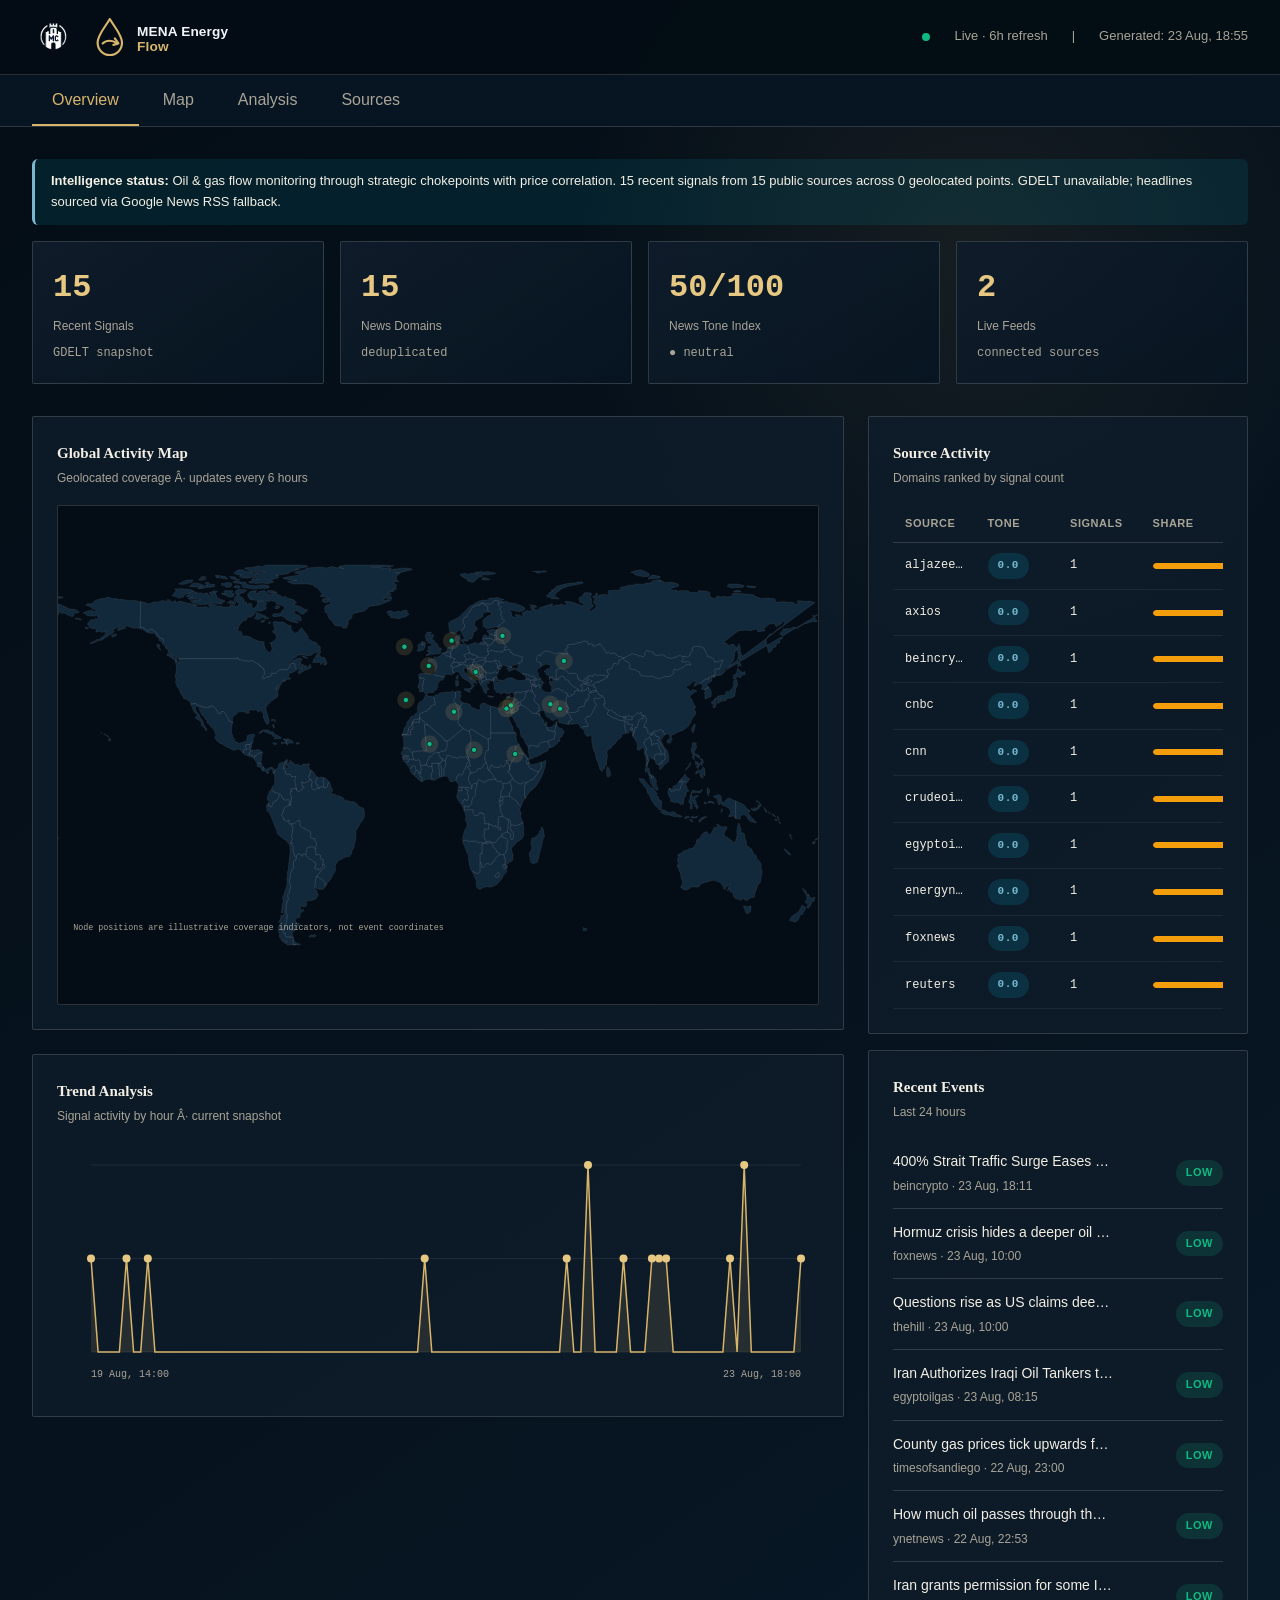
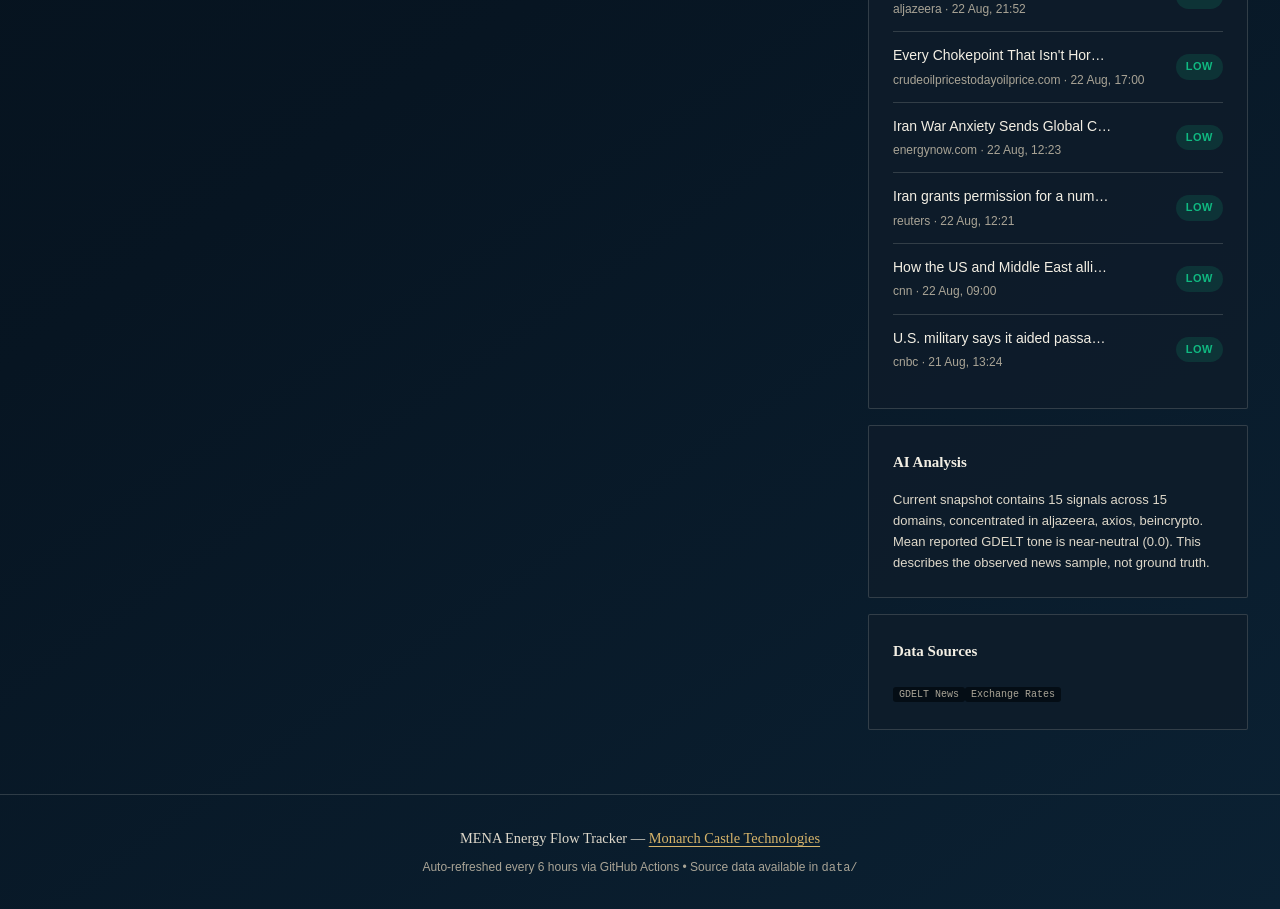
==== commit 3f9b06f8: "refactor: remove GDELT, Google News RSS as primary source; nemotron-first LLM chain" ====
--- a/index.html
+++ b/index.html
@@ -1,4 +1,4 @@
-<!DOCTYPE html>
+﻿<!DOCTYPE html>
 <html lang="en">
 <head>
   <meta charset="UTF-8">
@@ -53,7 +53,7 @@
           <div class="card-header">
             <div>
               <div class="card-title">Global Activity Map</div>
-              <div class="card-subtitle">Geolocated coverage · updates every 6 hours</div>
+              <div class="card-subtitle">Geolocated coverage Â· updates every 6 hours</div>
             </div>
           </div>
           <div class="map-container" id="map"></div>
@@ -63,7 +63,7 @@
           <div class="card-header">
             <div>
               <div class="card-title">Trend Analysis</div>
-              <div class="card-subtitle">Signal activity by hour · current snapshot</div>
+              <div class="card-subtitle">Signal activity by hour Â· current snapshot</div>
             </div>
           </div>
           <div class="chart-container" id="timeseries-chart"></div>
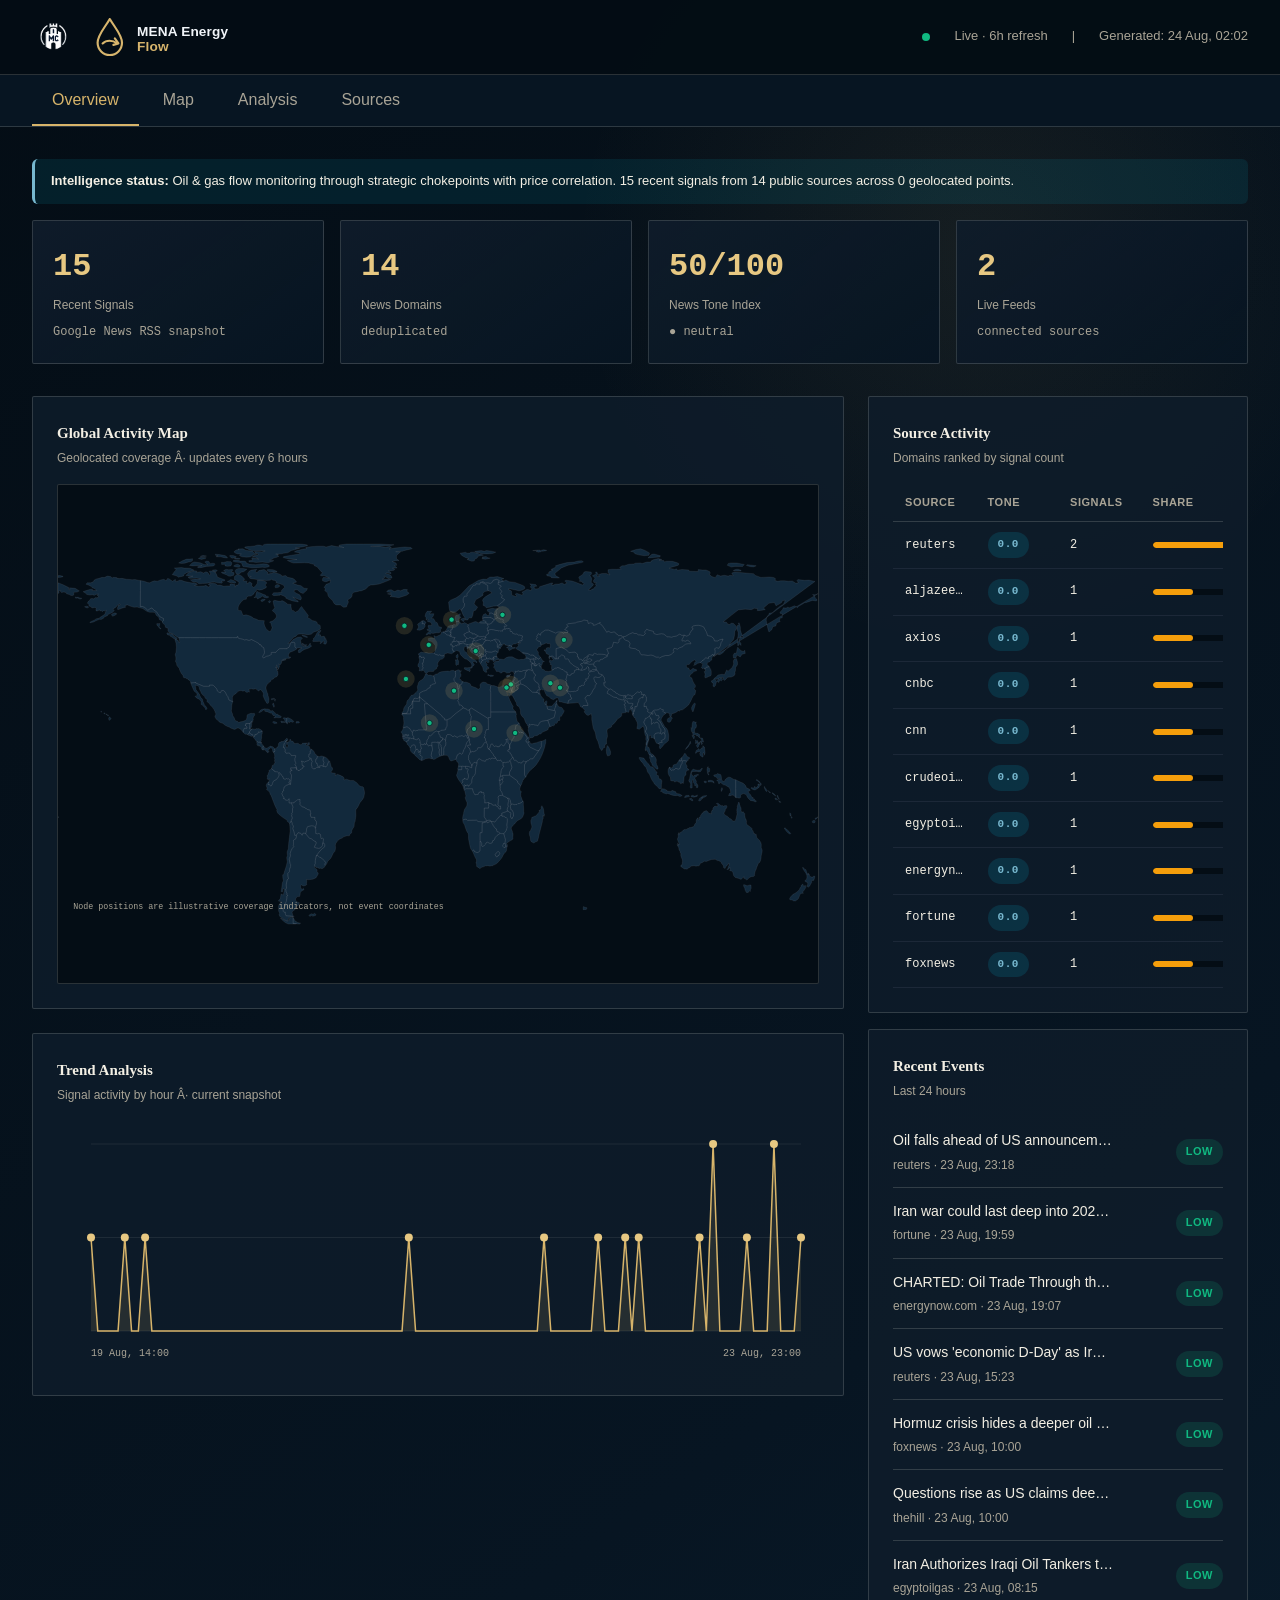
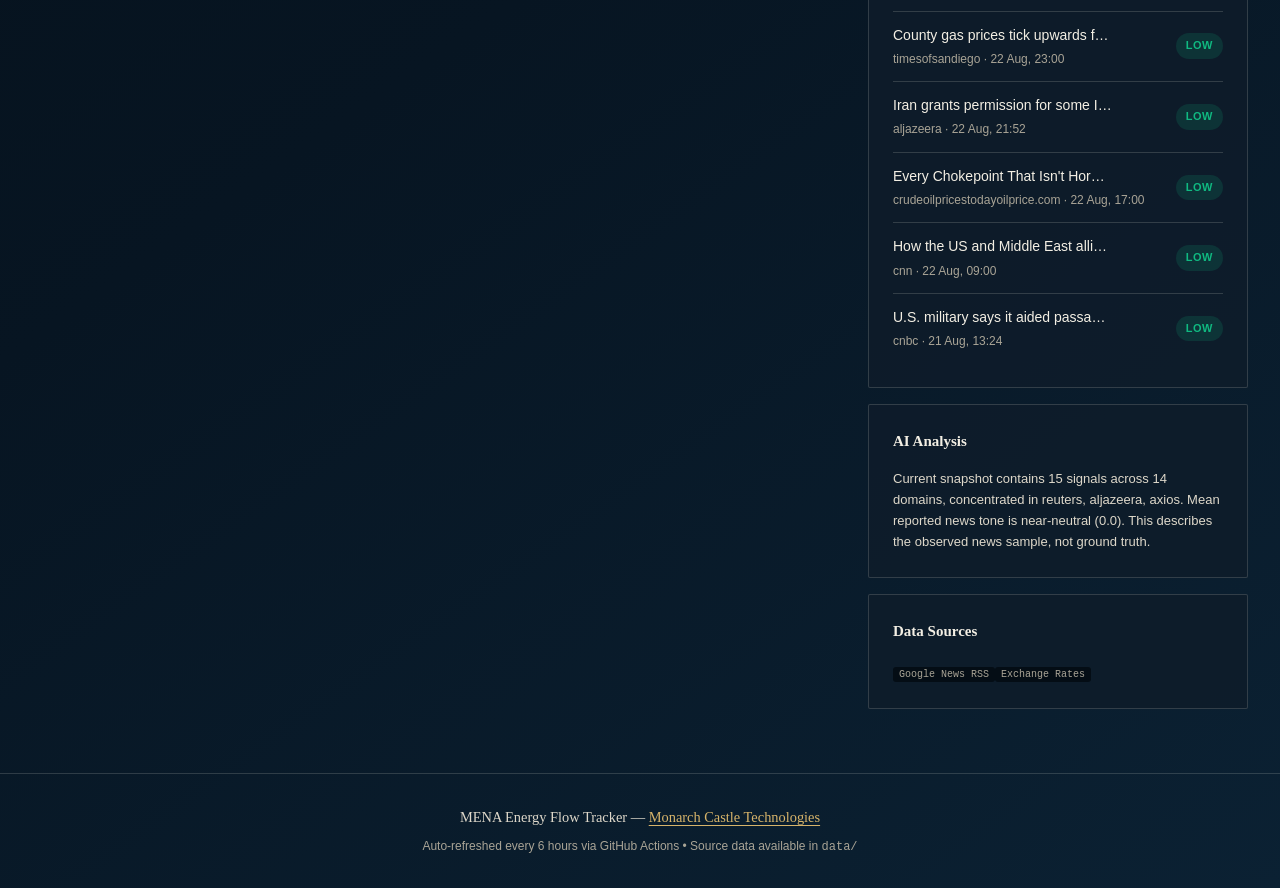
==== commit 893ee10a: "fix: retire legacy domain references and stale source labels" ====
--- a/index.html
+++ b/index.html
@@ -1,4 +1,4 @@
-﻿<!DOCTYPE html>
+<!DOCTYPE html>
 <html lang="en">
 <head>
   <meta charset="UTF-8">
@@ -115,7 +115,7 @@
               <div id="source-tags">
         <span class="tag-source">AIS Shipping</span>
               <span class="tag-source">EIA</span>
-              <span class="tag-source">GDELT</span>
+              <span class="tag-source">Google News RSS</span>
               <span class="tag-source">Global Energy Monitor</span>
       </div>
       </div>
@@ -124,7 +124,7 @@
   </main>
 
   <footer class="footer">
-    <p>MENA Energy Flow Tracker &mdash; <a href="https://monarchcastle.tech/">Monarch Castle Technologies</a></p>
+    <p>MENA Energy Flow Tracker &mdash; <a href="https://monarchcastletech.github.io/">Monarch Castle Technologies</a></p>
     <p style="margin-top:0.5rem">Auto-refreshed every 6 hours via GitHub Actions &bull; Source data available in <code>data/</code></p>
   </footer>
 
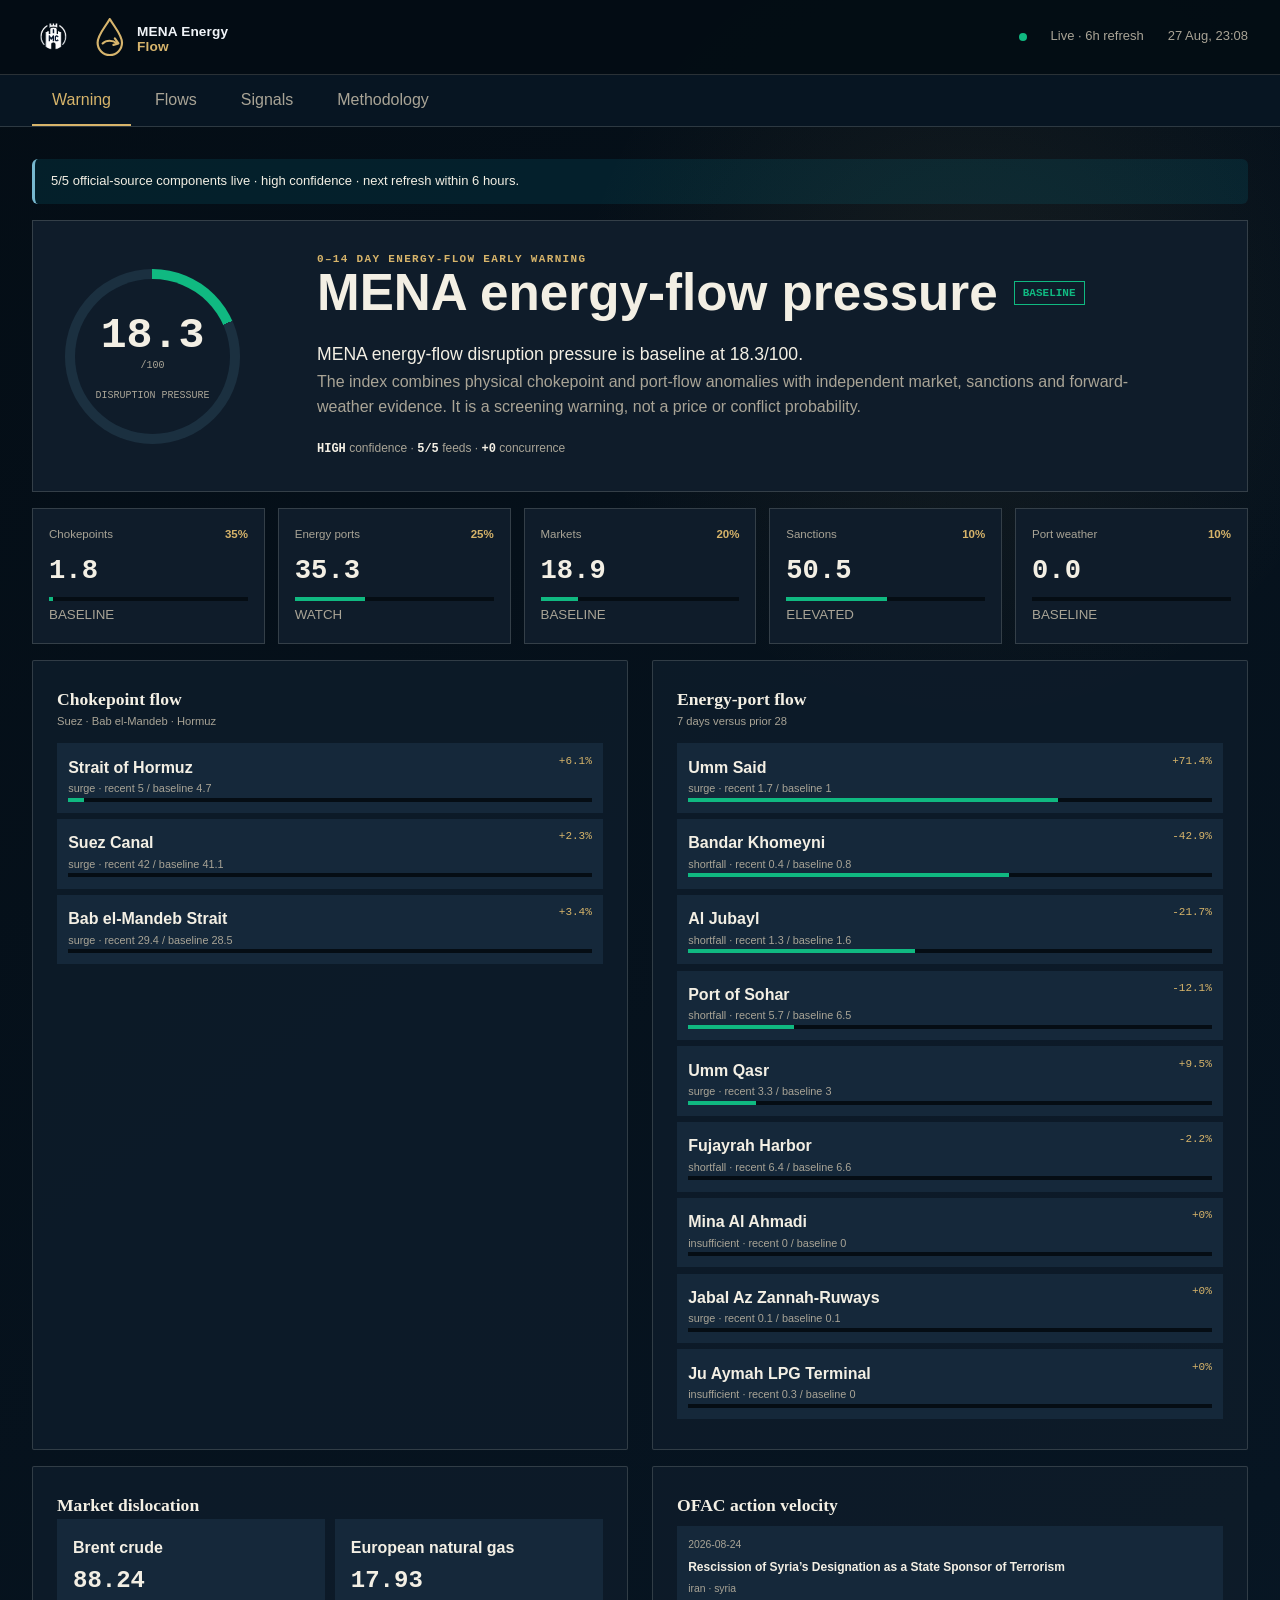
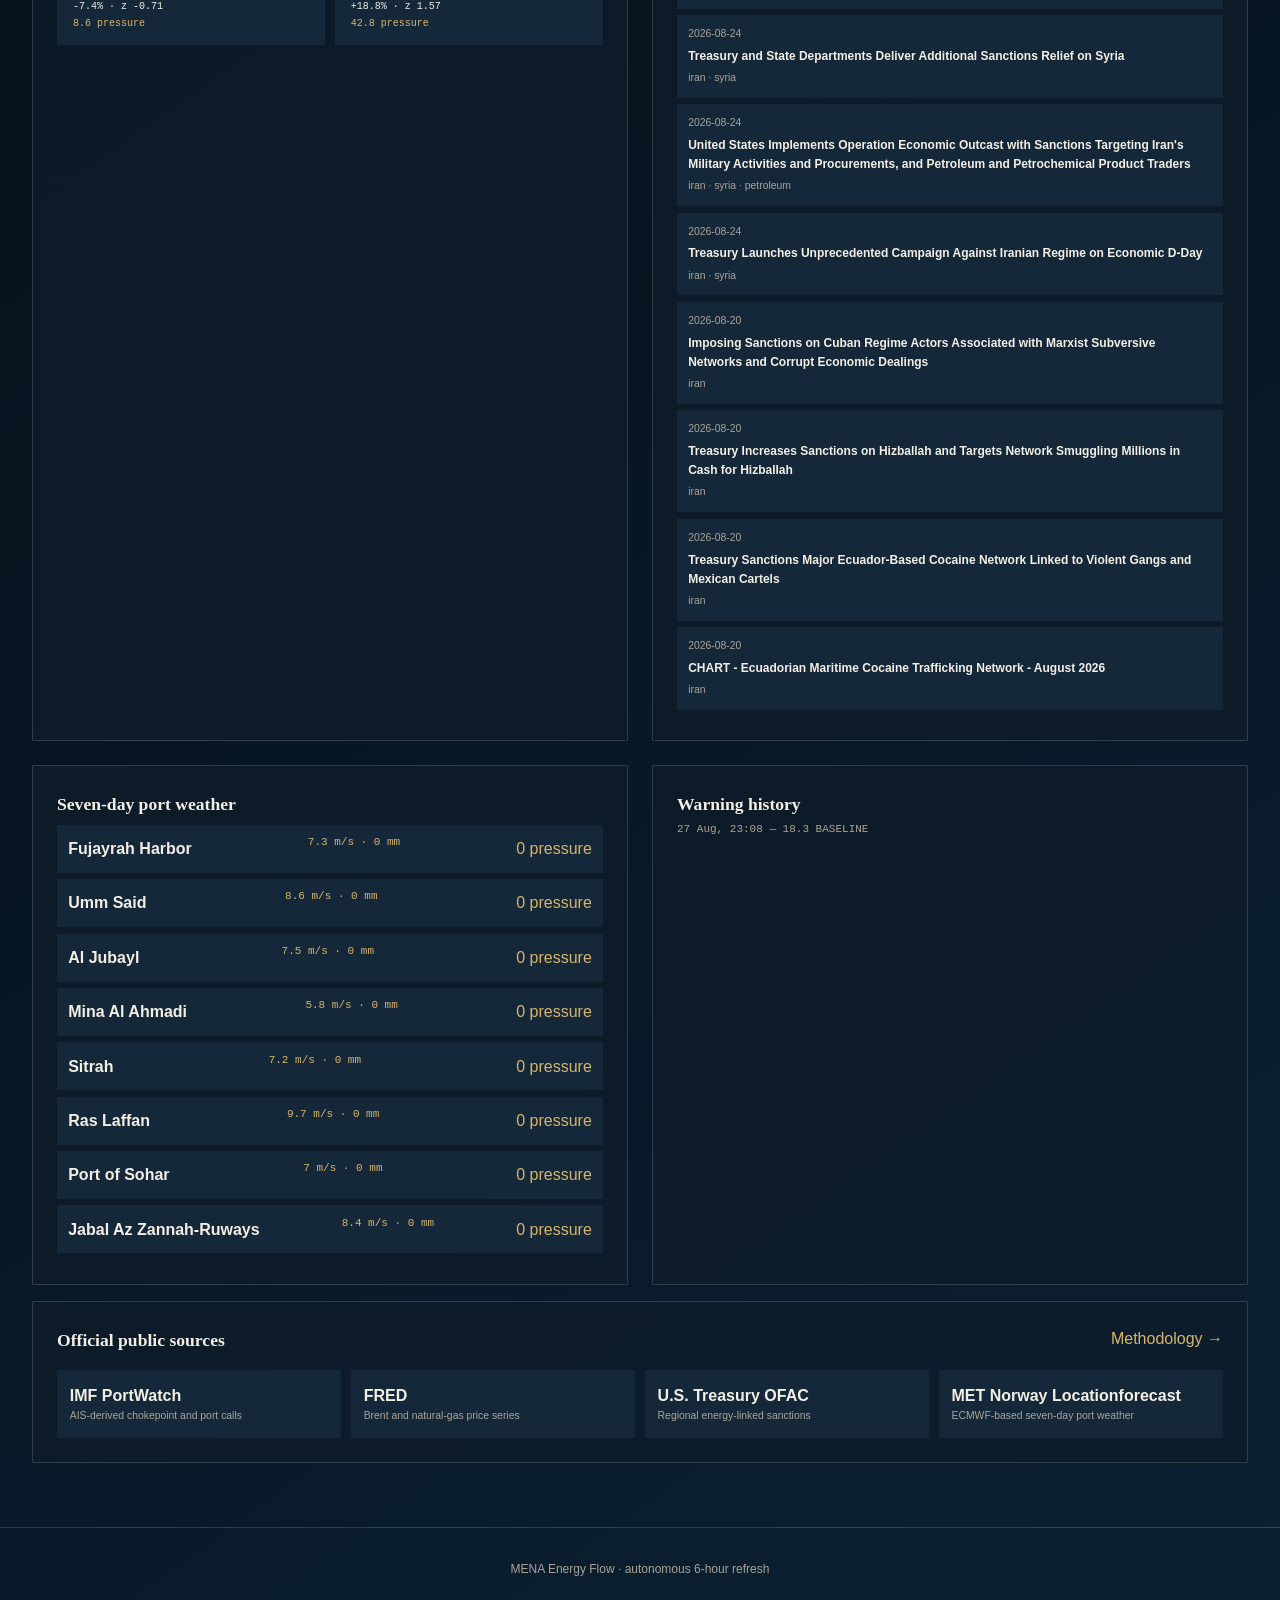
==== commit cecfe48c: "feat: add autonomous MENA energy disruption warning" ====
--- a/index.html
+++ b/index.html
@@ -1,133 +1 @@
-<!DOCTYPE html>
-<html lang="en">
-<head>
-  <meta charset="UTF-8">
-  <meta name="viewport" content="width=device-width, initial-scale=1.0">
-  <title>MENA Energy Flow Tracker &mdash; MCT Intelligence</title>
-  <meta name="description" content="Energy-flow and chokepoint signals across the Middle East and North Africa.">
-  <meta name="theme-color" content="#071522">
-  <link rel="canonical" href="https://monarchcastletech.github.io/mena-energy-flow/">
-  <link rel="icon" href="assets/product-logo.svg?v=2" type="image/svg+xml">
-  <meta property="og:title" content="MENA Energy Flow Tracker">
-  <meta property="og:description" content="Energy-flow and chokepoint signals across the Middle East and North Africa.">
-  <meta property="og:type" content="website">
-  <meta property="og:url" content="https://monarchcastletech.github.io/mena-energy-flow/">
-  <meta property="og:image" content="https://monarchcastletech.github.io/mena-energy-flow/assets/mct-mark.png">
-  <link rel="stylesheet" href="assets/style.css">
-</head>
-<body data-project="mena-energy-flow">
-  <a class="skip-link" href="#overview">Skip to dashboard</a>
-  <header class="header">
-    <div class="header-brand">
-      <img class="brand-mark" src="assets/mct-mark.png" alt="Monarch Castle Technologies">
-      <img class="product-logo" src="assets/product-logo.svg?v=2" alt="MENA Energy Flow Tracker">
-      <div>
-        <h1 class="visually-hidden">MENA Energy Flow Tracker</h1>
-      </div>
-    </div>
-    <div class="header-meta">
-      <div class="live-dot"></div>
-      <span id="data-mode">Auto-refresh: 6h</span>
-      <span>|</span>
-      <span>Generated: <span id="generated-time">&mdash;</span></span>
-    </div>
-  </header>
-
-  <nav class="nav-tabs" aria-label="Dashboard sections">
-    <a class="nav-tab active" href="#overview">Overview</a>
-    <a class="nav-tab" href="#map">Map</a>
-    <a class="nav-tab" href="#llm-summary">Analysis</a>
-    <a class="nav-tab" href="#sources">Sources</a>
-  </nav>
-
-  <main class="main" id="overview">
-    <div class="alert alert-info" id="status-message">
-      <strong>Intelligence Status:</strong> Oil & gas flow monitoring through strategic chokepoints with price correlation.
-    </div>
-
-    <div class="stat-grid" id="stat-grid"></div>
-
-    <div class="grid grid-map">
-      <div>
-        <div class="card">
-          <div class="card-header">
-            <div>
-              <div class="card-title">Global Activity Map</div>
-              <div class="card-subtitle">Geolocated coverage Â· updates every 6 hours</div>
-            </div>
-          </div>
-          <div class="map-container" id="map"></div>
-        </div>
-
-        <div class="card" style="margin-top:1.5rem">
-          <div class="card-header">
-            <div>
-              <div class="card-title">Trend Analysis</div>
-              <div class="card-subtitle">Signal activity by hour Â· current snapshot</div>
-            </div>
-          </div>
-          <div class="chart-container" id="timeseries-chart"></div>
-        </div>
-      </div>
-
-      <div class="sidebar">
-        <div class="card">
-          <div class="card-header">
-            <div>
-              <div class="card-title">Source Activity</div>
-              <div class="card-subtitle">Domains ranked by signal count</div>
-            </div>
-          </div>
-          <table class="data-table">
-            <thead>
-              <tr><th>Source</th><th>Tone</th><th>Signals</th><th>Share</th></tr>
-            </thead>
-            <tbody id="entity-rows">
-            </tbody>
-          </table>
-        </div>
-
-        <div class="card">
-          <div class="card-header">
-            <div>
-              <div class="card-title">Recent Events</div>
-              <div class="card-subtitle">Last 24 hours</div>
-            </div>
-          </div>
-          <div id="event-list"></div>
-        </div>
-
-        
-
-        <div class="card">
-          <div class="card-header">
-            <div class="card-title">AI Analysis</div>
-          </div>
-          <div id="llm-summary" style="font-size:0.8125rem;color:var(--text-secondary)">
-            <p>Automated analyst brief will appear here once the next data refresh completes.</p>
-          </div>
-        </div>
-
-        <div class="card">
-          <div class="card-header">
-            <div class="card-title" id="sources">Data Sources</div>
-          </div>
-              <div id="source-tags">
-        <span class="tag-source">AIS Shipping</span>
-              <span class="tag-source">EIA</span>
-              <span class="tag-source">Google News RSS</span>
-              <span class="tag-source">Global Energy Monitor</span>
-      </div>
-      </div>
-      </div>
-    </div>
-  </main>
-
-  <footer class="footer">
-    <p>MENA Energy Flow Tracker &mdash; <a href="https://monarchcastletech.github.io/">Monarch Castle Technologies</a></p>
-    <p style="margin-top:0.5rem">Auto-refreshed every 6 hours via GitHub Actions &bull; Source data available in <code>data/</code></p>
-  </footer>
-
-  <script src="assets/app.js"></script>
-</body>
-</html>
+<!doctype html><html lang="en"><head><meta charset="utf-8"><meta name="viewport" content="width=device-width,initial-scale=1"><title>MENA Energy Flow — Early Warning</title><meta name="description" content="Autonomous MENA energy-flow disruption early warning."><link rel="icon" href="assets/product-logo.svg" type="image/svg+xml"><link rel="stylesheet" href="assets/style.css"></head><body><header class="header"><a class="header-brand" href="./"><img class="brand-mark" src="assets/mct-mark.png" alt="Monarch Castle Technologies"><img class="product-logo" src="assets/product-logo.svg" alt="MENA Energy Flow"></a><div class="header-meta"><span class="live-dot"></span><span id="mode">Loading</span><span id="generated">—</span></div></header><nav class="nav-tabs"><a class="nav-tab active" href="#warning">Warning</a><a class="nav-tab" href="#flows">Flows</a><a class="nav-tab" href="#signals">Signals</a><a class="nav-tab" href="methodology/">Methodology</a></nav><main class="main" id="warning"><div class="alert alert-info" id="status-strip">Loading official evidence…</div><section class="warning-card"><div class="score-ring" id="score-ring"><strong id="score">—</strong><span>/100</span><small>DISRUPTION PRESSURE</small></div><div><p class="kicker">0–14 day energy-flow early warning</p><div class="title-row"><h1>MENA energy-flow pressure</h1><span id="status">—</span></div><p class="headline" id="headline"></p><p class="explain" id="interpretation"></p><div class="warning-meta"><b id="confidence">—</b> confidence · <b id="coverage">—</b> feeds · <b id="bonus">—</b> concurrence</div></div></section><section class="components" id="components"></section><section class="grid" id="flows"><article class="card"><h2>Chokepoint flow</h2><p class="sub">Suez · Bab el-Mandeb · Hormuz</p><div id="choke-list"></div></article><article class="card"><h2>Energy-port flow</h2><p class="sub">7 days versus prior 28</p><div id="port-list"></div></article></section><section class="grid" id="signals"><article class="card"><h2>Market dislocation</h2><div class="market-grid" id="market-grid"></div></article><article class="card"><h2>OFAC action velocity</h2><div id="ofac-list"></div></article><article class="card"><h2>Seven-day port weather</h2><div id="weather-list"></div></article><article class="card"><h2>Warning history</h2><div id="history"></div></article></section><section class="card"><div class="source-head"><h2>Official public sources</h2><a href="methodology/">Methodology →</a></div><div class="source-grid" id="sources"></div></section></main><footer class="footer">MENA Energy Flow · autonomous 6-hour refresh</footer><script src="assets/app.js"></script></body></html>
--- a/assets/style.css
+++ b/assets/style.css
@@ -387,6 +387,10 @@
   .card { padding: 1rem; }
 }
 
+body{overflow-x:hidden}.warning-card>*{min-width:0}.title-row h1{overflow-wrap:anywhere}
+
 @media (prefers-reduced-motion: reduce) {
   *, *::before, *::after { scroll-behavior: auto !important; animation-duration: 0.01ms !important; animation-iteration-count: 1 !important; transition-duration: 0.01ms !important; }
 }
+
+body{--signal:#10b981}body[data-status=watch]{--signal:#f59e0b}body[data-status=elevated],body[data-status=high]{--signal:#f07842}body[data-status=severe]{--signal:#ef4444}.warning-card{display:grid;grid-template-columns:220px 1fr;gap:2rem;align-items:center;background:var(--bg-card);border:1px solid var(--border);padding:2rem}.score-ring{--score:0deg;width:175px;height:175px;border-radius:50%;background:conic-gradient(var(--signal) var(--score),#1b3040 0);display:grid;place-content:center;text-align:center;position:relative}.score-ring:before{content:"";position:absolute;inset:10px;border-radius:50%;background:var(--bg-card)}.score-ring>*{position:relative}.score-ring strong{font:700 2.7rem var(--font-mono)}.score-ring span,.score-ring small{font:10px var(--font-mono);color:var(--text-muted)}.score-ring small{margin-top:1.2rem}.kicker{font:600 11px var(--font-mono);color:var(--accent);text-transform:uppercase;letter-spacing:.12em}.title-row{display:flex;align-items:center;gap:1rem;flex-wrap:wrap}.title-row h1{font-size:clamp(2rem,4vw,3.8rem);line-height:1.1}.title-row span{border:1px solid var(--signal);color:var(--signal);padding:.3rem .5rem;font:600 11px var(--font-mono)}.headline{font-size:1.1rem;margin-top:1.2rem}.explain{color:var(--text-muted);max-width:850px}.warning-meta{margin-top:1.2rem;color:var(--text-muted);font-size:.75rem}.warning-meta b{color:var(--text-primary);font-family:var(--font-mono)}.components{display:grid;grid-template-columns:repeat(5,1fr);gap:.8rem;margin:1rem 0}.components article{background:var(--bg-card);border:1px solid var(--border);padding:1rem}.components article>div{display:flex;justify-content:space-between;color:var(--text-muted);font-size:.72rem}.components article>div b{color:var(--accent)}.components strong{display:block;font:700 1.7rem var(--font-mono);margin:.7rem 0}.components i,.flow i{height:4px;background:#050d14;display:block}.components em,.flow em{height:100%;display:block;background:var(--signal)}.components small{color:var(--text-muted)}.grid{grid-template-columns:1fr 1fr;margin-bottom:1rem}.card h2{font-family:var(--font-serif);font-size:1.1rem}.sub{color:var(--text-muted);font-size:.7rem;margin-bottom:.8rem}.flow,.weather{padding:.7rem;background:var(--bg-hover);margin:.4rem 0}.flow>div,.weather{display:flex;justify-content:space-between;gap:.7rem}.flow span,.weather span{color:var(--accent);font:11px var(--font-mono)}.flow p{font-size:.68rem;color:var(--text-muted)}.market-grid{display:grid;grid-template-columns:1fr 1fr;gap:.6rem}.market-grid a{display:grid;gap:.4rem;background:var(--bg-hover);padding:1rem;color:inherit}.market-grid strong{font:700 1.5rem var(--font-mono)}.market-grid span,.market-grid em{font:10px var(--font-mono)}.market-grid em,.weather em{color:var(--accent);font-style:normal}.signal{display:block;background:var(--bg-hover);padding:.7rem;margin:.4rem 0;color:inherit}.signal span,.signal small{display:block;color:var(--text-muted);font-size:.65rem}.signal b{display:block;font-size:.75rem;margin:.25rem 0}#history{white-space:pre-line;color:var(--text-muted);font:11px/2 var(--font-mono)}.source-head{display:flex;justify-content:space-between}.source-grid{display:grid;grid-template-columns:repeat(4,1fr);gap:.6rem;margin-top:1rem}.source-grid a{background:var(--bg-hover);padding:.8rem;color:inherit}.source-grid b,.source-grid span{display:block}.source-grid span{font-size:.65rem;color:var(--text-muted)}@media(max-width:900px){.components{grid-template-columns:repeat(2,1fr)}.grid{grid-template-columns:1fr}.source-grid{grid-template-columns:repeat(2,1fr)}}@media(max-width:620px){.warning-card{grid-template-columns:1fr;text-align:center}.score-ring{margin:auto}.title-row{justify-content:center}.components{grid-template-columns:1fr}.market-grid,.source-grid{grid-template-columns:1fr}}
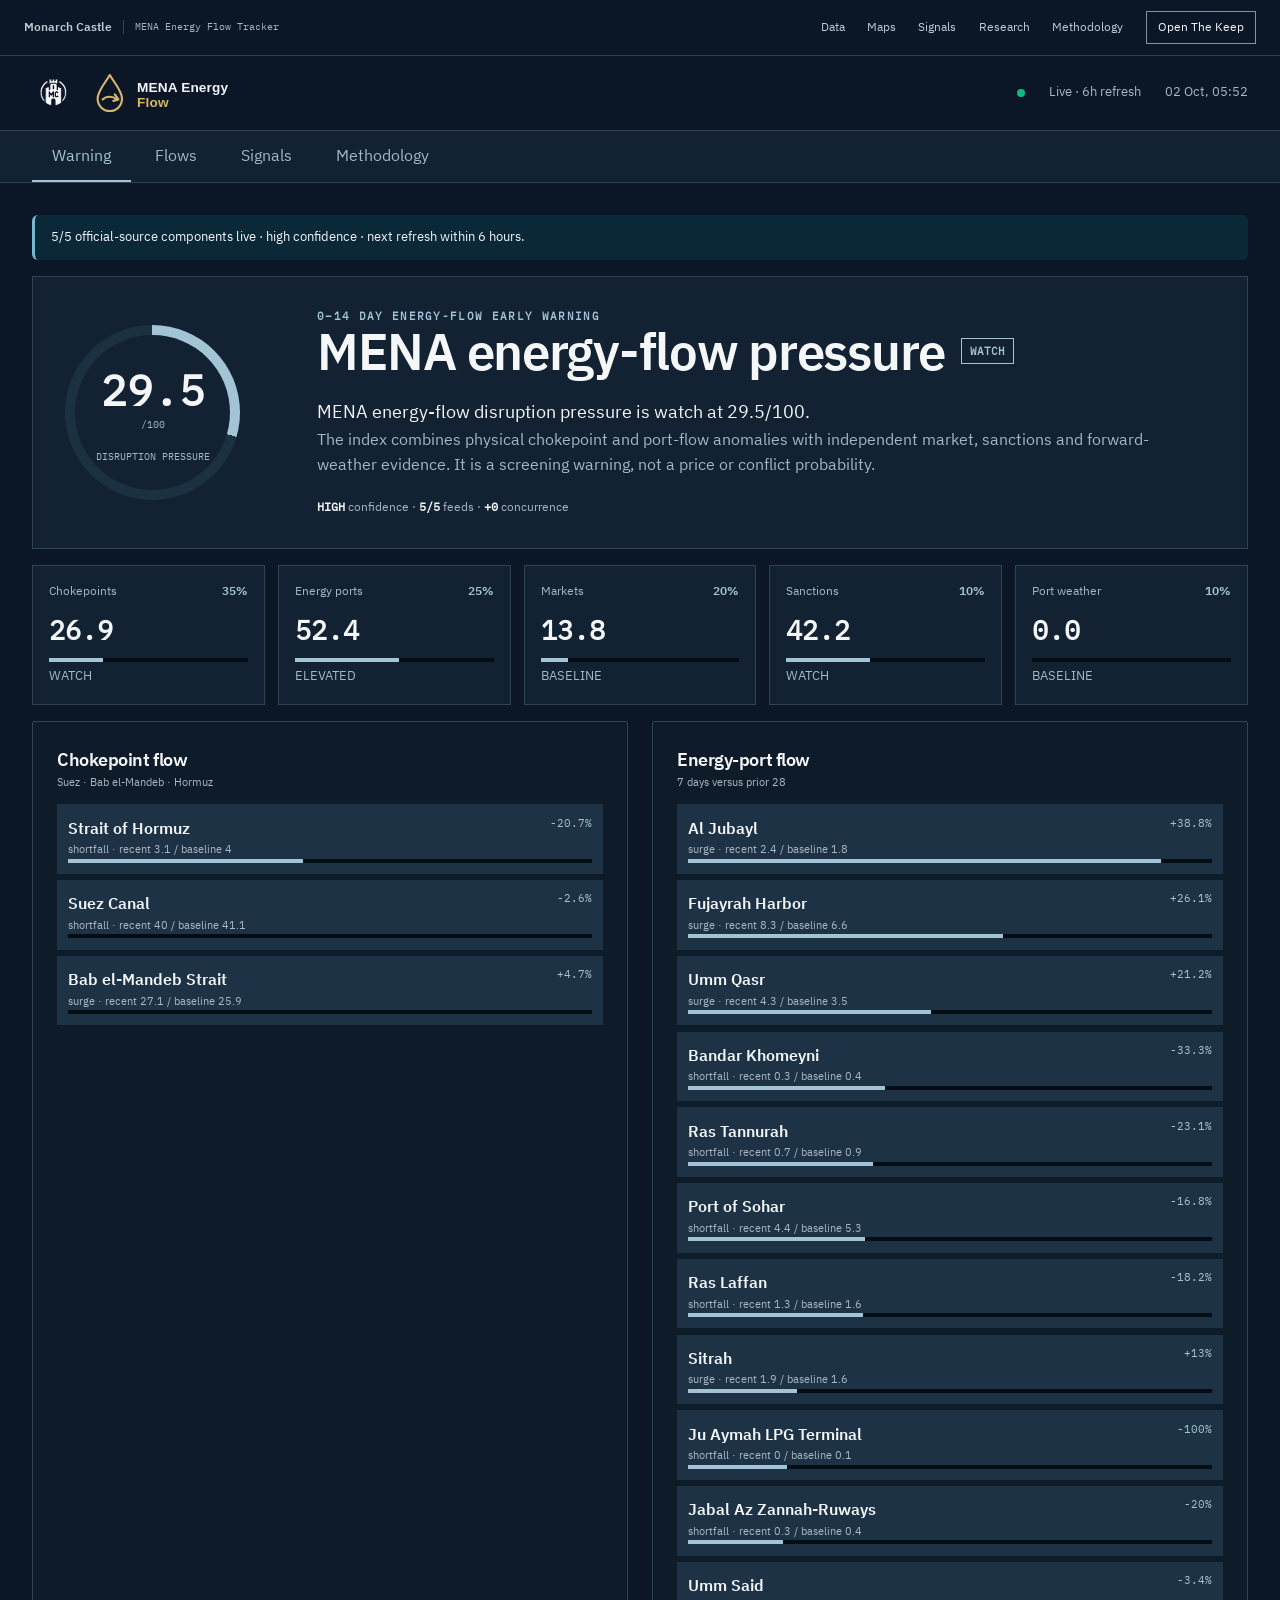
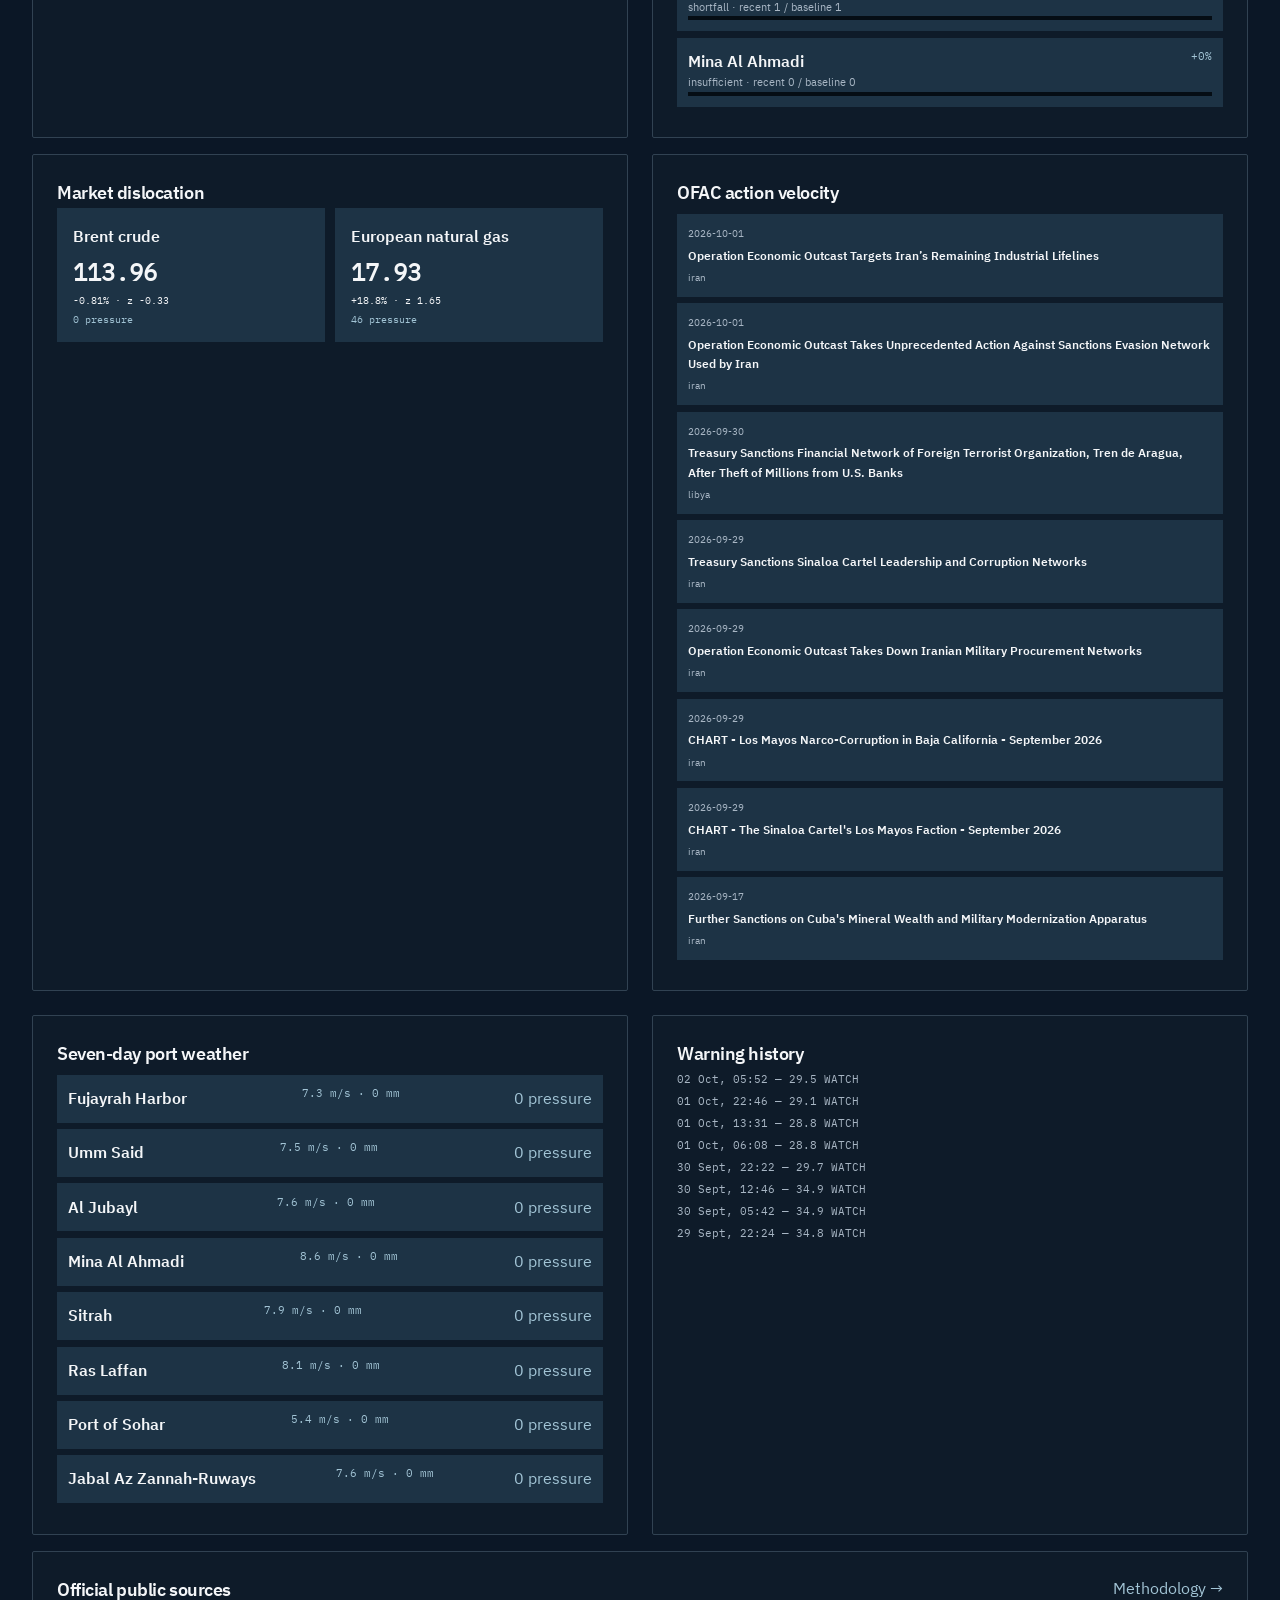
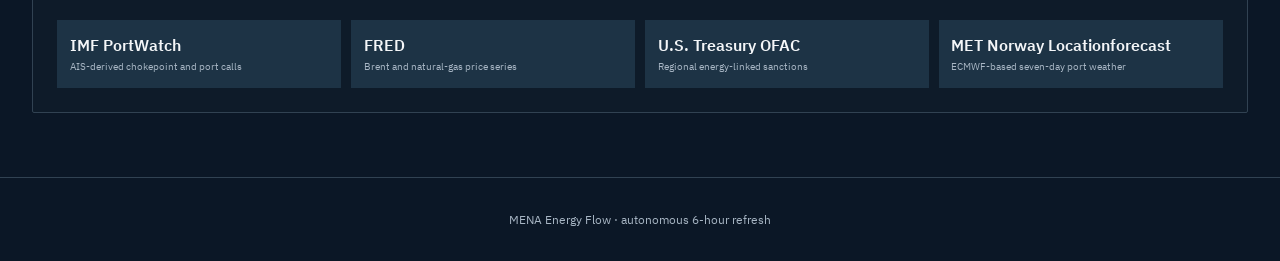
==== commit f2a9476c: "Adopt Monarch Castle public design 2026.10" ====
--- a/index.html
+++ b/index.html
@@ -1 +1,3 @@
-<!doctype html><html lang="en"><head><meta charset="utf-8"><meta name="viewport" content="width=device-width,initial-scale=1"><title>MENA Energy Flow — Early Warning</title><meta name="description" content="Autonomous MENA energy-flow disruption early warning."><link rel="icon" href="assets/product-logo.svg" type="image/svg+xml"><link rel="stylesheet" href="assets/style.css"></head><body><header class="header"><a class="header-brand" href="./"><img class="brand-mark" src="assets/mct-mark.png" alt="Monarch Castle Technologies"><img class="product-logo" src="assets/product-logo.svg" alt="MENA Energy Flow"></a><div class="header-meta"><span class="live-dot"></span><span id="mode">Loading</span><span id="generated">—</span></div></header><nav class="nav-tabs"><a class="nav-tab active" href="#warning">Warning</a><a class="nav-tab" href="#flows">Flows</a><a class="nav-tab" href="#signals">Signals</a><a class="nav-tab" href="methodology/">Methodology</a></nav><main class="main" id="warning"><div class="alert alert-info" id="status-strip">Loading official evidence…</div><section class="warning-card"><div class="score-ring" id="score-ring"><strong id="score">—</strong><span>/100</span><small>DISRUPTION PRESSURE</small></div><div><p class="kicker">0–14 day energy-flow early warning</p><div class="title-row"><h1>MENA energy-flow pressure</h1><span id="status">—</span></div><p class="headline" id="headline"></p><p class="explain" id="interpretation"></p><div class="warning-meta"><b id="confidence">—</b> confidence · <b id="coverage">—</b> feeds · <b id="bonus">—</b> concurrence</div></div></section><section class="components" id="components"></section><section class="grid" id="flows"><article class="card"><h2>Chokepoint flow</h2><p class="sub">Suez · Bab el-Mandeb · Hormuz</p><div id="choke-list"></div></article><article class="card"><h2>Energy-port flow</h2><p class="sub">7 days versus prior 28</p><div id="port-list"></div></article></section><section class="grid" id="signals"><article class="card"><h2>Market dislocation</h2><div class="market-grid" id="market-grid"></div></article><article class="card"><h2>OFAC action velocity</h2><div id="ofac-list"></div></article><article class="card"><h2>Seven-day port weather</h2><div id="weather-list"></div></article><article class="card"><h2>Warning history</h2><div id="history"></div></article></section><section class="card"><div class="source-head"><h2>Official public sources</h2><a href="methodology/">Methodology →</a></div><div class="source-grid" id="sources"></div></section></main><footer class="footer">MENA Energy Flow · autonomous 6-hour refresh</footer><script src="assets/app.js"></script></body></html>
+<!doctype html><html lang="en"><head><meta charset="utf-8"><meta name="viewport" content="width=device-width,initial-scale=1"><title>MENA Energy Flow — Early Warning</title><meta name="description" content="Autonomous MENA energy-flow disruption early warning."><link rel="icon" href="assets/product-logo.svg" type="image/svg+xml"><link rel="stylesheet" href="assets/style.css"><link rel="stylesheet" href="./assets/monarch/design.css">
+</head><body class="monarch-product" data-monarch-product="mena-energy-flow">
+<header class="monarch-shell"><a class="monarch-shell-brand" href="https://monarchcastle.com/">Monarch Castle<span class="monarch-shell-product">MENA Energy Flow Tracker</span></a><nav aria-label="Monarch Castle collection"><a href="https://monarchcastle.com/datasets/">Data</a><a href="https://monarchcastle.com/products/">Maps</a><a href="https://monarchcastle.com/insights/">Signals</a><a href="https://monarchcastle.com/developers/">Research</a><a href="https://monarchcastle.com/methodology/">Methodology</a><a class="monarch-shell-keep" href="https://monarchcastle.com/platform/">Open The Keep</a></nav><details><summary>Collection</summary><nav aria-label="Monarch Castle collection"><a href="https://monarchcastle.com/datasets/">Data</a><a href="https://monarchcastle.com/products/">Maps</a><a href="https://monarchcastle.com/insights/">Signals</a><a href="https://monarchcastle.com/developers/">Research</a><a href="https://monarchcastle.com/methodology/">Methodology</a><a class="monarch-shell-keep" href="https://monarchcastle.com/platform/">Open The Keep</a></nav></details></header><header class="header"><a class="header-brand" href="./"><img class="brand-mark" src="assets/mct-mark.png" alt="Monarch Castle Technologies"><img class="product-logo" src="assets/product-logo.svg" alt="MENA Energy Flow"></a><div class="header-meta"><span class="live-dot"></span><span id="mode">Loading</span><span id="generated">—</span></div></header><nav class="nav-tabs"><a class="nav-tab active" href="#warning">Warning</a><a class="nav-tab" href="#flows">Flows</a><a class="nav-tab" href="#signals">Signals</a><a class="nav-tab" href="methodology/">Methodology</a></nav><main class="main" id="warning"><div class="alert alert-info" id="status-strip">Loading official evidence…</div><section class="warning-card"><div class="score-ring" id="score-ring"><strong id="score">—</strong><span>/100</span><small>DISRUPTION PRESSURE</small></div><div><p class="kicker">0–14 day energy-flow early warning</p><div class="title-row"><h1>MENA energy-flow pressure</h1><span id="status">—</span></div><p class="headline" id="headline"></p><p class="explain" id="interpretation"></p><div class="warning-meta"><b id="confidence">—</b> confidence · <b id="coverage">—</b> feeds · <b id="bonus">—</b> concurrence</div></div></section><section class="components" id="components"></section><section class="grid" id="flows"><article class="card"><h2>Chokepoint flow</h2><p class="sub">Suez · Bab el-Mandeb · Hormuz</p><div id="choke-list"></div></article><article class="card"><h2>Energy-port flow</h2><p class="sub">7 days versus prior 28</p><div id="port-list"></div></article></section><section class="grid" id="signals"><article class="card"><h2>Market dislocation</h2><div class="market-grid" id="market-grid"></div></article><article class="card"><h2>OFAC action velocity</h2><div id="ofac-list"></div></article><article class="card"><h2>Seven-day port weather</h2><div id="weather-list"></div></article><article class="card"><h2>Warning history</h2><div id="history"></div></article></section><section class="card"><div class="source-head"><h2>Official public sources</h2><a href="methodology/">Methodology →</a></div><div class="source-grid" id="sources"></div></section></main><footer class="footer">MENA Energy Flow · autonomous 6-hour refresh</footer><script src="assets/app.js"></script></body></html>
--- a/assets/monarch/design.css
+++ b/assets/monarch/design.css
@@ -0,0 +1,38 @@
+/* Monarch Castle public product design, version 2026.10. Source: main site. */
+@font-face{font-family:"IBM Plex Sans";src:url("./fonts/IBMPlexSans-Regular.woff2") format("woff2");font-weight:400;font-display:swap}
+@font-face{font-family:"IBM Plex Sans";src:url("./fonts/IBMPlexSans-SemiBold.woff2") format("woff2");font-weight:600 800;font-display:swap}
+@font-face{font-family:"IBM Plex Mono";src:url("./fonts/IBMPlexMono-Regular.woff2") format("woff2");font-weight:400;font-display:swap}
+:root{--monarch-shell-height:3.5rem;--monarch-navy:#0B1726;--monarch-paper:#F4F6F8;--monarch-steel:#315E7C;--monarch-bronze:#9B8357}
+body.monarch-product{
+ --bg:#0B1726;--bg-primary:#0B1726;--bg-secondary:#122232;--bg-panel:#122232;--bg-panel-soft:#162A3B;--bg-card:#122232;--bg-hover:#1D3345;--bg-map:#0B1726;--ocean:#0B1726;--bg-deep:#080F18;--panel:#122232;--panel-2:#162A3B;--panel-soft:#162A3B;--panel-raised:#162A3B;--card:#122232;--elev:#122232;
+ --border:#314252;--border-2:#4D6376;--border-soft:#243746;--border-strong:#4D6376;--line:#314252;
+ --text:#F4F6F8;--text-primary:#F4F6F8;--text-secondary:#BECBD5;--text-2:#A8B6C4;--text-3:#8498AA;--text-muted:#A8B6C4;--text-faint:#8498AA;--muted:#A8B6C4;--faint:#8498AA;
+ --accent:#A2C4D5;--accent-hover:#D6E4ED;--accent-soft:rgba(162,196,213,.12);--signal:#A2C4D5;--signal-strong:#D6E4ED;
+ --sans:"IBM Plex Sans",Arial,sans-serif;--serif:var(--sans);--mono:"IBM Plex Mono",monospace;--font-sans:var(--sans);--font-serif:var(--sans);--font-heading:var(--sans);--font-body:var(--sans);--font-mono:var(--mono);
+ font-family:var(--sans);background:var(--bg);font-variant-numeric:tabular-nums;
+}
+.monarch-product h1,.monarch-product h2,.monarch-product h3,.monarch-product h4{font-family:"IBM Plex Sans",Arial,sans-serif!important;letter-spacing:-.025em}
+.monarch-product .topbar,.monarch-product .header,.monarch-product .site-nav{background:#0B1726;border-color:#314252}
+.monarch-product :focus-visible{outline:3px solid #B99558;outline-offset:3px}
+.monarch-shell{box-sizing:border-box!important;height:var(--monarch-shell-height)!important;min-height:var(--monarch-shell-height)!important;width:100%!important;display:flex!important;align-items:center!important;justify-content:space-between!important;gap:1.5rem!important;padding:0 1.5rem!important;background:#0B1726!important;border:0!important;border-bottom:1px solid #314252!important;color:#F4F6F8!important;position:relative;z-index:150;font:400 12px/1.4 "IBM Plex Sans",Arial,sans-serif!important;flex-shrink:0}
+.monarch-shell *{box-sizing:border-box}
+.monarch-shell-brand{display:flex!important;align-items:center!important;gap:.7rem!important;color:#F4F6F8!important;text-decoration:none!important;white-space:nowrap!important;font-weight:600!important;font-size:13px!important}
+.monarch-shell-product{font:400 10px/1.4 "IBM Plex Mono",monospace!important;letter-spacing:0!important;text-transform:none!important;color:#A8B6C4!important;border-left:1px solid #314252!important;padding-left:.7rem!important;max-width:21rem;overflow:hidden;text-overflow:ellipsis}
+.monarch-shell nav{display:flex!important;align-items:center!important;gap:1.4rem!important;position:static!important;width:auto!important;background:transparent!important;margin:0!important;padding:0!important;border:0!important}
+.monarch-shell a{color:#BECBD5!important;text-decoration:none!important;white-space:nowrap!important;font-size:12px!important;line-height:1.4!important;letter-spacing:0!important;text-transform:none!important}
+.monarch-shell a:hover{text-decoration:underline!important;color:#FFF!important}
+.monarch-shell .monarch-shell-keep{padding:.45rem .7rem!important;border:1px solid #8293A3!important;color:#F4F6F8!important}
+.monarch-shell details{display:none;position:relative}
+.monarch-shell summary{cursor:pointer;padding:.5rem;font-size:12px}
+.monarch-product-surface{position:relative;transform:translateZ(0);height:calc(100dvh - var(--monarch-shell-height));min-height:0;overflow:hidden}
+.monarch-product-surface #root,.monarch-product-surface .esg-app{height:100%;min-height:0}
+.monarch-product-surface .min-h-screen{min-height:100%!important}
+.monarch-product-surface .h-screen,.monarch-product-surface .h-dvh{height:100%!important}
+body[data-monarch-product="nuclear-energy-intelligence"] .site-nav{top:var(--monarch-shell-height)}
+body[data-monarch-product="georisk"]>.monarch-shell{position:fixed;top:0}
+body[data-monarch-product="georisk"] .shell-topbar{top:var(--monarch-shell-height)}
+body[data-monarch-product="georisk"] .shell-sidebar{top:calc(4rem + var(--monarch-shell-height));height:calc(100dvh - 4rem - var(--monarch-shell-height))}
+body[data-monarch-product="georisk"] main.min-h-screen{padding-top:calc(4rem + var(--monarch-shell-height))}
+@media(max-width:900px){.monarch-shell-product{max-width:14rem}.monarch-shell>nav{display:none!important}.monarch-shell details{display:block}.monarch-shell details[open]>nav{position:absolute!important;right:0!important;top:2.3rem!important;display:flex!important;flex-direction:column!important;align-items:stretch!important;gap:1rem!important;width:12rem!important;padding:1.25rem!important;background:#0B1726!important;border:1px solid #314252!important;z-index:200}}
+@media(max-width:480px){.monarch-shell{padding:0 1rem!important;gap:.5rem!important}.monarch-shell-product{display:none}.monarch-shell-brand{font-size:12px!important}}
+@media(prefers-reduced-motion:reduce){.monarch-product *,.monarch-product *::before,.monarch-product *::after{animation:none!important;transition:none!important;scroll-behavior:auto!important}}
